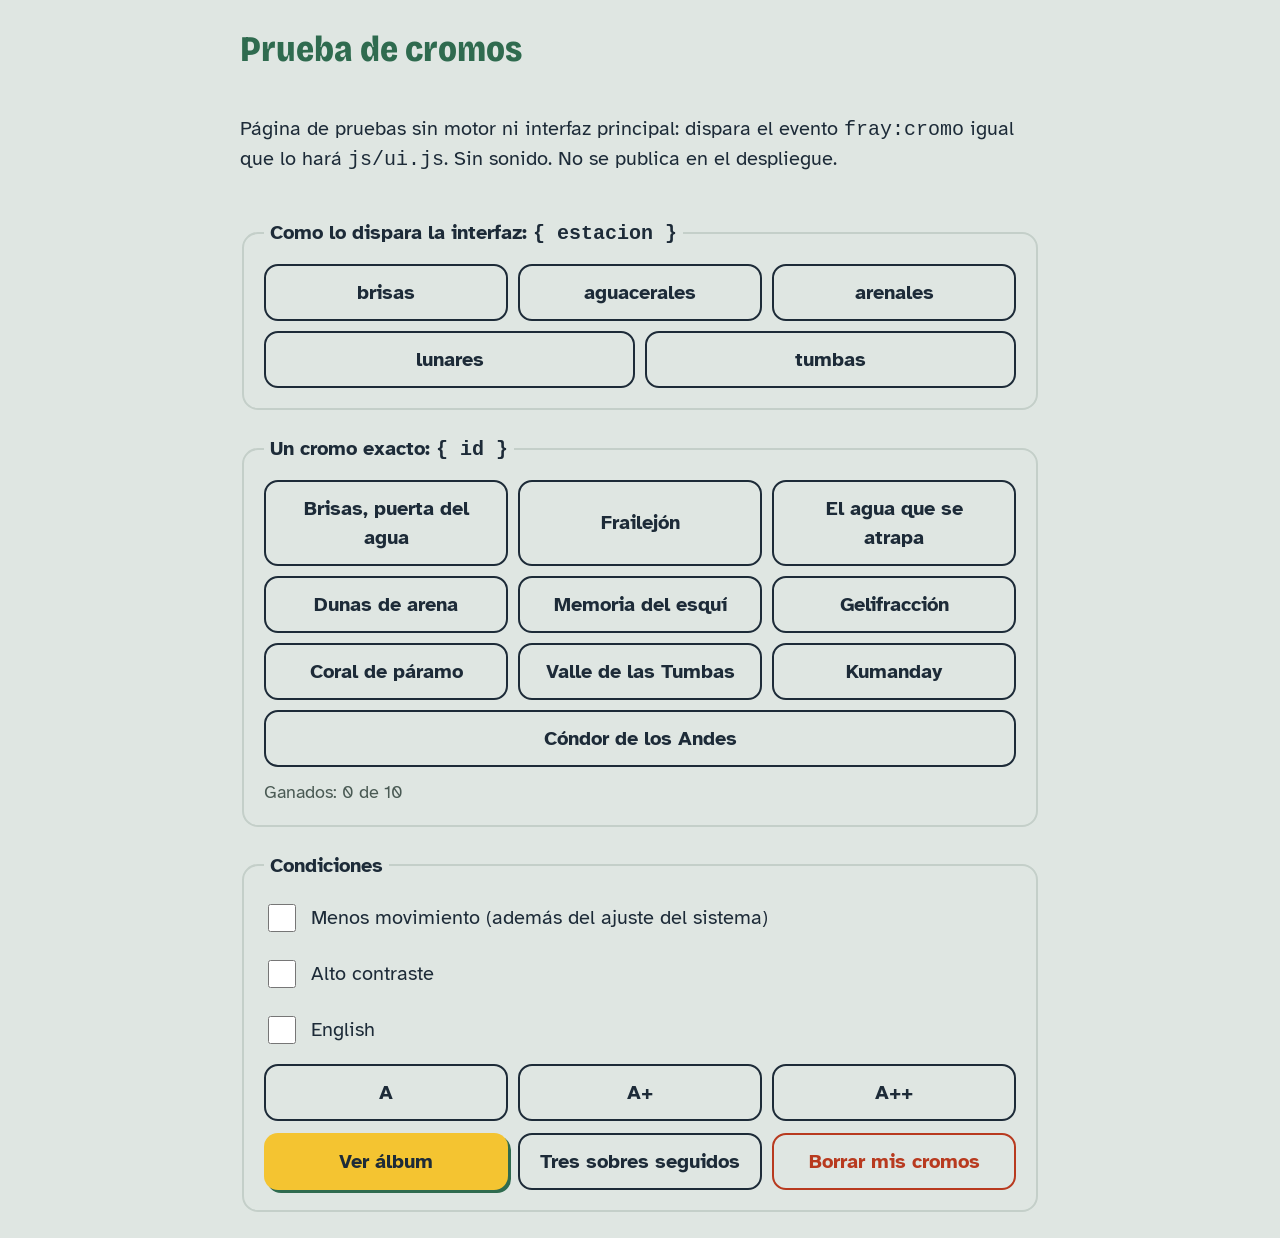
==== cromos.html @ ab362d0e "feat: renovar los sobres de cromos" ====
<!doctype html>
<html lang="es">
<head>
  <meta charset="utf-8">
  <meta name="viewport" content="width=device-width, initial-scale=1, viewport-fit=cover">
  <title>Fray · prueba de cromos</title>
  <meta name="robots" content="noindex">
  <link rel="icon" href="icons/icon-192.png">
  <link rel="stylesheet" href="styles.css">
  <style>
    main { width: min(100% - 2rem, 40rem); margin: 1.5rem auto; display: grid; gap: 1.2rem; }
    h1 { font: 800 1.8rem/1.1 var(--display); font-stretch: 85%; color: var(--verde); margin: 0; }
    fieldset { border: 2px solid var(--linea); border-radius: var(--radio); padding: .8rem 1rem 1rem; display: grid; gap: .6rem; }
    legend { font-weight: 700; padding: 0 .3rem; }
    .fila { display: flex; flex-wrap: wrap; gap: .5rem; }
    .fila .btn { flex: 1 1 10rem; }
    .gano { margin: 0; font-size: .9rem; color: var(--gris); }
    label { display: flex; gap: .6rem; align-items: center; min-height: 44px; }
    input[type="checkbox"] { width: 1.4rem; height: 1.4rem; }
  </style>
</head>
<body>
  <main>
    <h1>Prueba de cromos</h1>
    <p>Página de pruebas sin motor ni interfaz principal: dispara el evento <code>fray:cromo</code> igual que lo hará
      <code>js/ui.js</code>. Sin sonido. No se publica en el despliegue.</p>

    <fieldset>
      <legend>Como lo dispara la interfaz: <code>{ estacion }</code></legend>
      <div class="fila" id="por-estacion"></div>
    </fieldset>

    <fieldset>
      <legend>Un cromo exacto: <code>{ id }</code></legend>
      <div class="fila" id="por-id"></div>
      <p class="gano" id="gano" aria-live="polite"></p>
    </fieldset>

    <fieldset>
      <legend>Condiciones</legend>
      <label><input type="checkbox" id="quieto"> Menos movimiento (además del ajuste del sistema)</label>
      <label><input type="checkbox" id="contraste"> Alto contraste</label>
      <label><input type="checkbox" id="ingles"> English</label>
      <div class="fila" id="letra">
        <button class="btn btn-linea" type="button" data-letra="1">A</button>
        <button class="btn btn-linea" type="button" data-letra="2">A+</button>
        <button class="btn btn-linea" type="button" data-letra="3">A++</button>
      </div>
      <div class="fila">
        <button class="btn btn-flor" type="button" id="ver-album">Ver álbum</button>
        <button class="btn btn-linea" type="button" id="tres">Tres sobres seguidos</button>
        <button class="btn btn-peligro" type="button" id="olvidar">Borrar mis cromos</button>
      </div>
    </fieldset>
  </main>

  <script type="module">
    import { ganados, olvidar } from './js/cromos.js';
    const raiz = document.documentElement;
    const disparar = (detail) => document.dispatchEvent(new CustomEvent('fray:cromo', { detail }));
    const r = await fetch('contenido/cromos.json');
    const { cromos } = await r.json();
    const estaciones = [...new Set(cromos.map((c) => c.estacion).filter(Boolean))];
    const boton = (texto, fn) => { const b = document.createElement('button'); b.type = 'button'; b.className = 'btn btn-linea'; b.textContent = texto; b.onclick = fn; return b; };
    for (const e of estaciones) document.getElementById('por-estacion').append(boton(e, () => disparar({ estacion: e })));
    for (const c of cromos) document.getElementById('por-id').append(boton(c.nombre, () => disparar({ id: c.id })));
    const pintar = () => { document.getElementById('gano').textContent = `Ganados: ${ganados().length} de ${cromos.length}`; };
    pintar();
    document.addEventListener('fray:cromo-pegado', pintar);
    document.getElementById('ver-album').onclick = () => document.dispatchEvent(new CustomEvent('fray:album'));
    document.getElementById('olvidar').onclick = () => { olvidar(); pintar(); };
    document.getElementById('tres').onclick = () => ['brisas-agua', 'aguacerales-frailejon', 'condor'].forEach((id) => disparar({ id }));
    document.getElementById('quieto').onchange = (e) => { if (e.target.checked) raiz.dataset.movimiento = 'reducido'; else delete raiz.dataset.movimiento; };
    document.getElementById('contraste').onchange = (e) => { if (e.target.checked) raiz.dataset.contraste = 'alto'; else delete raiz.dataset.contraste; };
    document.getElementById('ingles').onchange = (e) => { raiz.lang = e.target.checked ? 'en' : 'es'; };
    for (const b of document.querySelectorAll('#letra button')) b.onclick = () => { raiz.dataset.letra = b.dataset.letra; };
  </script>
</body>
</html>
---- styles.css ----
/* Fray · guía del páramo — identidad del Álbum del Páramo: risografía a dos tintas (verde frailejón + amarillo flor).
   Pensado para sol fuerte, frío y guantes: letra grande, alto contraste, botones de al menos 56 px. */
@font-face { font-family: 'Bricolage Grotesque'; font-style: normal; font-display: swap; font-weight: 200 800; font-stretch: 75% 100%; src: url(fonts/bricolage-grotesque-latin-wdth-normal.woff2) format('woff2'); }
@font-face { font-family: 'Atkinson Hyperlegible'; font-weight: 400; font-display: swap; src: url(fonts/atkinson-hyperlegible-latin-400-normal.woff2) format('woff2'); }
@font-face { font-family: 'Atkinson Hyperlegible'; font-weight: 700; font-display: swap; src: url(fonts/atkinson-hyperlegible-latin-700-normal.woff2) format('woff2'); }

:root {
  --papel: #dfe6e2;      /* fondo: niebla fría */
  --hoja: #f4f7f5;       /* tarjetas */
  --linea: #c4cfc9;
  --tinta: #1d2b38;      /* texto: azul noche de páramo */
  --verde: #2f6b4f;      /* frailejón */
  --amarillo: #f4c431;   /* flor de frailejón */
  --sello: #b83a1f;      /* alertas (oscurecido para contraste AA sobre claro) */
  --sello-fondo: #fde7df;
  --laguna: #1f6f73;
  --gris: #4a5a54;
  --display: 'Bricolage Grotesque', 'Arial Narrow', system-ui, sans-serif;
  --texto: 'Atkinson Hyperlegible', system-ui, sans-serif;
  --radio: 16px;
  color-scheme: light;
  font-size: 125%;        /* 20 px de base: se lee al sol y a un brazo de distancia */
}
:root[data-letra="2"] { font-size: 145%; }
:root[data-letra="3"] { font-size: 170%; }

/* Alto contraste: fondo negro, texto blanco, acentos amarillos */
:root[data-contraste="alto"] {
  --papel: #000; --hoja: #000; --linea: #fff; --tinta: #fff; --verde: #ffe14d; --amarillo: #ffe14d;
  --sello: #ff8a6b; --sello-fondo: #000; --laguna: #7fe7ec; --gris: #fff;
  color-scheme: dark;
}
:root[data-contraste="alto"] .resp, :root[data-contraste="alto"] .estacion, :root[data-contraste="alto"] .chip { border: 2px solid #fff; }

* { box-sizing: border-box; }

html { -webkit-text-size-adjust: 100%; }
body {
  margin: 0; min-height: 100dvh; background: var(--papel); color: var(--tinta);
  font: 1rem/1.45 var(--texto); -webkit-tap-highlight-color: transparent;
  padding-bottom: env(safe-area-inset-bottom);
}
body[data-vista="chat"] { padding-bottom: calc(8rem + env(safe-area-inset-bottom)); }
h1, h2, h3 { font-family: var(--display); margin: 0; line-height: 1.05; }
button, input, textarea, select { font: inherit; color: inherit; }
button { cursor: pointer; }
a { color: var(--verde); }
:focus-visible { outline: 4px solid var(--amarillo); outline-offset: 3px; border-radius: 6px; }
[hidden] { display: none !important; }
.oculto { position: absolute; width: 1px; height: 1px; overflow: hidden; clip: rect(0 0 0 0); }
.vista { max-width: 640px; margin: 0 auto; padding: 0 16px 24px; }

/* ---------- Botones ---------- */
.btn {
  display: inline-flex; align-items: center; justify-content: center; gap: 10px;
  min-height: 56px; padding: 12px 20px; border-radius: 14px; border: 0; font-weight: 700; text-decoration: none;
  transition: transform .12s;
}
.btn:active { transform: scale(.97); }
.btn:disabled { opacity: .5; cursor: default; }
.btn svg, .ico svg { width: 1.3em; height: 1.3em; fill: currentColor; display: block; }
.btn-flor { background: var(--amarillo); color: #1d2b38; box-shadow: 3px 3px 0 var(--verde); }
.btn-verde { background: var(--verde); color: #fff; }
:root[data-contraste="alto"] .btn-verde { color: #000; }
.btn-linea { background: transparent; border: 2px solid currentColor; }
.btn-peligro { background: transparent; border: 2px solid var(--sello); color: var(--sello); }
.btn-grande { min-height: 64px; font-size: 1.1rem; }
.btn-ancho { width: 100%; }
.btn-mini { min-height: 44px; padding: 6px 14px; font-size: .85rem; }
.btn-icono { width: 56px; height: 56px; border-radius: 50%; border: 0; background: transparent; display: grid; place-items: center; }
.btn-icono svg { width: 30px; height: 30px; fill: currentColor; }
.acciones { display: flex; flex-wrap: wrap; gap: 10px; margin-top: 12px; }

/* ---------- Barra superior ---------- */
.barra {
  position: sticky; top: 0; z-index: 5; display: flex; align-items: center; gap: 4px;
  padding: calc(4px + env(safe-area-inset-top)) 8px 4px; background: var(--papel);
  border-bottom: 2px solid var(--linea);
}
.barra-titulo { flex: 1; margin: 0; font-family: var(--display); font-weight: 800; font-size: 1.05rem; padding-left: 8px; }
.insignia { font-size: .7rem; font-weight: 700; padding: 4px 10px; border-radius: 999px; border: 2px dashed var(--sello); color: var(--sello); }

/* ---------- Inicio ---------- */
.saludo { display: flex; gap: 14px; align-items: center; padding: 20px 0 12px; }
.fray { flex: 0 0 auto; filter: drop-shadow(2px 2px 0 rgba(29, 43, 56, .18)); }
.saludo h1 {
  font-size: clamp(1.8rem, 8vw, 2.5rem); font-weight: 800; font-stretch: 78%; color: var(--verde);
  text-shadow: 2px 1.5px 0 var(--amarillo); /* corrimiento de registro: la firma de la risografía */
}
:root[data-contraste="alto"] .saludo h1 { text-shadow: none; }
.sub { margin: 8px 0 0; color: var(--gris); font-size: .95rem; }
.estado { margin: 4px 0 14px; padding: 10px 14px; border-radius: 12px; background: var(--hoja); font-weight: 700; }
.titulo-seccion { font-size: 1.3rem; font-weight: 800; margin: 26px 0 12px; }
.estaciones { list-style: none; margin: 0; padding: 0; display: grid; gap: 12px; }
.estacion {
  display: flex; align-items: center; gap: 16px; min-height: 76px; padding: 12px 16px;
  background: var(--hoja); color: var(--tinta); text-decoration: none; border-radius: var(--radio);
  box-shadow: 0 2px 0 var(--linea);
}
.estacion:active { transform: scale(.98); }
.estacion-num {
  flex: 0 0 auto; width: 52px; height: 52px; border-radius: 50%; display: grid; place-items: center;
  background: var(--amarillo); color: #1d2b38; font: 800 1.3rem var(--display); box-shadow: 2px 1.5px 0 var(--verde);
}
.estacion-txt { display: grid; }
.estacion-txt b { font-family: var(--display); font-size: 1.2rem; font-weight: 800; }
.estacion-txt small { color: var(--gris); font-size: .9rem; }
.nota-guia { margin: 22px 0 0; padding: 12px 16px; border-left: 6px solid var(--verde); background: var(--hoja); border-radius: 0 12px 12px 0; }
.pie { margin: 26px 0 0; text-align: center; font-size: .85rem; }

/* ---------- Escanear QR ---------- */
.camara { position: relative; border-radius: var(--radio); overflow: hidden; background: #000; aspect-ratio: 3 / 4; max-height: 60dvh; margin: 0 auto 14px; }
.camara video { width: 100%; height: 100%; object-fit: cover; display: block; }
.mira { position: absolute; inset: 18%; border: 5px solid var(--amarillo); border-radius: 18px; box-shadow: 0 0 0 999px rgba(0, 0, 0, .35); }
.mensaje { min-height: 1.5em; font-weight: 700; color: var(--sello); text-align: center; }

/* ---------- Chat ---------- */
.cab-estacion { display: flex; gap: 12px; align-items: center; padding: 16px 0 8px; }
.cab-estacion h1 { font-size: 1.8rem; font-weight: 800; font-stretch: 80%; color: var(--verde); }
.altitud { margin: 2px 0 0; color: var(--gris); font-weight: 700; }
.burbuja-fray { margin: 8px 0 14px; padding: 12px 16px; background: var(--hoja); border-radius: 4px var(--radio) var(--radio) var(--radio); font-weight: 700; }
.etiqueta-sug { margin: 0 0 8px; color: var(--gris); font-size: .9rem; }
.chips { display: flex; flex-wrap: wrap; gap: 10px; }
.chip {
  min-height: 52px; padding: 10px 16px; border-radius: 14px; border: 2px solid var(--verde);
  background: transparent; color: var(--tinta); text-align: left; font-weight: 700;
}
.chip:active { background: var(--amarillo); color: #1d2b38; }
.conversacion { display: grid; gap: 14px; margin-top: 18px; }
.burbuja-visitante {
  justify-self: end; max-width: 85%; margin: 0; padding: 10px 16px; border-radius: var(--radio) 4px var(--radio) var(--radio);
  background: var(--verde); color: #fff; font-weight: 700;
}
:root[data-contraste="alto"] .burbuja-visitante { color: #000; }

/* Avisos del día (firmados, llegan con el paquete) */
.avisos { display: grid; gap: 8px; margin: 4px 0 12px; }
.aviso { padding: 10px 14px; border-radius: 12px; background: var(--amarillo); color: #1d2b38; }
.aviso-texto { margin: 0; font-weight: 700; }
.aviso-pie { margin: 4px 0 0; font-size: .8rem; }

/* Tarjeta de respuesta */
.resp { padding: 16px; border-radius: var(--radio); background: var(--hoja); box-shadow: 0 2px 0 var(--linea); scroll-margin-top: 80px; }
.resp-texto { margin: 0; font-size: 1.1rem; line-height: 1.5; }
.resp-cargando .resp-texto { color: var(--gris); font-style: italic; }
.resp-cab { display: flex; align-items: center; gap: 10px; margin: 0 0 10px; font: 800 1.1rem var(--display); }
.resp-cab svg { width: 1.6em; height: 1.6em; fill: currentColor; flex: 0 0 auto; }
.resp-seguridad { background: var(--sello-fondo); border: 4px solid var(--sello); }
.cab-seguridad { color: var(--sello); font-size: 1.25rem; }
.resp-conflicto { border-left: 8px solid var(--amarillo); }
.cab-conflicto { color: var(--tinta); }
.resp-abstencion { border: 2px dashed var(--linea); }
.version { padding: 12px 0; border-top: 2px solid var(--linea); }
.version-titulo { margin: 0 0 6px; font-weight: 700; color: var(--gris); }
.etiqueta { display: inline-block; margin: 0 0 10px; padding: 4px 12px; border-radius: 999px; font-weight: 700; font-size: .85rem; }
.etiqueta-relato { background: var(--laguna); color: #fff; }
:root[data-contraste="alto"] .etiqueta-relato { color: #000; }
.nota { margin: 10px 0 0; color: var(--gris); }
.ampliado { margin-top: 12px; padding-top: 12px; border-top: 2px solid var(--linea); white-space: pre-line; }
.citas { display: flex; flex-wrap: wrap; gap: 8px; margin-top: 12px; }
.cita {
  display: inline-flex; align-items: center; gap: 6px; padding: 6px 12px; border-radius: 999px;
  background: var(--amarillo); color: #1d2b38; font-weight: 700; font-size: .85rem;
}
.cita svg { width: 1.1em; height: 1.1em; fill: currentColor; }
.marca-ia { margin: 6px 0 0; font-size: .75rem; color: var(--gris); letter-spacing: .02em; }
.marca-ia::before { content: '✓ '; }

/* Caja de pregunta fija abajo */
.caja-pregunta {
  position: fixed; left: 0; right: 0; bottom: 0; z-index: 6; display: flex; gap: 10px; align-items: stretch;
  padding: 10px 12px calc(10px + env(safe-area-inset-bottom)); background: var(--papel); border-top: 2px solid var(--linea);
}
.caja-pregunta textarea {
  flex: 1; min-height: 64px; max-height: 30dvh; resize: none; padding: 12px 14px; border-radius: 14px;
  border: 3px solid var(--verde); background: var(--hoja); font-size: 1.05rem;
}
.btn-enviar { flex: 0 0 auto; }
@media (max-width: 420px) { .btn-enviar span:last-child { display: none; } .btn-enviar { width: 64px; padding: 0; } }

/* ---------- Diálogos ---------- */
.dialogo { width: min(92vw, 480px); border: 0; border-radius: 20px; padding: 22px; background: var(--hoja); color: var(--tinta); }
.dialogo::backdrop { background: rgba(0, 0, 0, .5); }
.dialogo h2 { margin-bottom: 12px; }
.dialogo fieldset { border: 0; padding: 0; margin: 0 0 18px; }
.dialogo legend { font-weight: 700; margin-bottom: 8px; }
.segmentado { display: flex; gap: 8px; }
.segmentado button { flex: 1; min-height: 56px; border-radius: 12px; border: 2px solid var(--verde); background: transparent; font-weight: 700; }
.segmentado button[aria-pressed="true"] { background: var(--verde); color: #fff; }
:root[data-contraste="alto"] .segmentado button[aria-pressed="true"] { color: #000; }
.interruptor { display: flex; align-items: center; gap: 12px; min-height: 56px; margin-bottom: 18px; font-weight: 700; }
.interruptor input { width: 32px; height: 32px; accent-color: var(--verde); }

/* =================================================================
   Panel del parque (panel.html): pantalla de trabajo del personal
   ================================================================= */
.panel { max-width: 1100px; margin: 0 auto; padding: 0 16px 40px; font-size: .9rem; }
.panel h1 { font-size: 1.6rem; color: var(--verde); margin: 18px 0 4px; }
.aviso-demo { margin: 6px 0 14px; padding: 8px 12px; border: 2px dashed var(--sello); border-radius: 10px; color: var(--sello); font-weight: 700; }
.pestanas { display: flex; flex-wrap: wrap; gap: 6px; margin: 14px 0; border-bottom: 2px solid var(--linea); }
.pestanas button { min-height: 48px; padding: 8px 14px; border: 0; background: transparent; font-weight: 700; border-bottom: 4px solid transparent; }
.pestanas button[aria-selected="true"] { border-bottom-color: var(--amarillo); color: var(--verde); }
.filtros { display: flex; flex-wrap: wrap; gap: 8px; margin-bottom: 12px; }
.filtros input, .filtros select, .campo input, .campo select, .campo textarea {
  min-height: 48px; padding: 8px 12px; border: 2px solid var(--linea); border-radius: 10px; background: var(--hoja);
}
.filtros input[type="search"] { flex: 1 1 220px; }
.tabla { width: 100%; border-collapse: collapse; background: var(--hoja); border-radius: 12px; overflow: hidden; }
.tabla th, .tabla td { padding: 10px; text-align: left; border-bottom: 1px solid var(--linea); vertical-align: top; }
.tabla th { font-family: var(--display); }
.tabla tr.fila { cursor: pointer; }
.tabla tr.fila:hover { background: var(--papel); }
.badge { display: inline-block; padding: 2px 10px; border-radius: 999px; font-size: .75rem; font-weight: 700; border: 2px solid currentColor; margin: 1px 2px; }
.badge-validado { color: var(--verde); }
.badge-borrador { color: var(--gris); border-style: dashed; }
.badge-bloqueada { color: var(--sello); }
.form-ficha { display: grid; gap: 12px; background: var(--hoja); padding: 16px; border-radius: 14px; }
.campo { display: grid; gap: 4px; }
.campo > span { font-weight: 700; }
.campo small { color: var(--gris); }
.campo textarea { min-height: 120px; resize: vertical; }
.fila-campos { display: grid; grid-template-columns: repeat(auto-fit, minmax(160px, 1fr)); gap: 12px; }
.cita-fila { display: flex; gap: 8px; align-items: center; margin-bottom: 6px; }
.cita-fila select, .cita-fila input { min-height: 44px; }
.cita-fila input { width: 90px; }
.error { color: var(--sello); font-weight: 700; }
.ok { color: var(--verde); font-weight: 700; }
.toast {
  position: fixed; left: 50%; bottom: 20px; transform: translateX(-50%); z-index: 20; max-width: 92vw;
  padding: 14px 20px; border-radius: 14px; background: var(--verde); color: #fff; font-weight: 700; box-shadow: 0 6px 20px rgba(0,0,0,.25);
}
.tarjeta-qr { display: inline-grid; justify-items: center; gap: 8px; padding: 24px; border: 3px solid var(--tinta); border-radius: 18px; background: #fff; color: #1d2b38; text-align: center; }
.tarjeta-qr h2 { font-size: 2rem; color: #2f6b4f; }
.tarjeta-qr img { width: 260px; height: 260px; image-rendering: pixelated; }
.login { max-width: 420px; margin: 12vh auto; display: grid; gap: 14px; text-align: center; }
.login input { min-height: 64px; font-size: 1.6rem; text-align: center; letter-spacing: .3em; border-radius: 14px; border: 3px solid var(--verde); background: var(--hoja); }

/* Panel en el celular: las tablas pasan a tarjetas (sin scroll horizontal) */
@media (max-width: 640px) {
  .tabla thead { display: none; }
  .tabla, .tabla tbody, .tabla tr, .tabla td { display: block; width: 100%; }
  .tabla tr { border-bottom: 2px solid var(--linea); padding: 6px 0; }
  .tabla td { border: 0; padding: 3px 10px; overflow-wrap: anywhere; }
  .pestanas { flex-wrap: nowrap; overflow-x: auto; }
  .pestanas button { white-space: nowrap; }
  .cita-fila { flex-wrap: wrap; }
  .tarjeta-qr img { width: 220px; height: 220px; }
}

@media print {
  body * { visibility: hidden; }
  .imprimible, .imprimible * { visibility: visible; }
  .imprimible { position: absolute; left: 0; top: 0; }
}

/* Vigencia del contenido (contrato §7) */
.vigencia { margin: 0 0 10px; font-size: .85rem; text-align: center; opacity: .8; }
.vigencia.vigencia-pronto { opacity: 1; padding: 10px 14px; border-radius: 12px; background: var(--hoja); font-weight: 700; border-left: 6px solid var(--sello); text-align: left; }
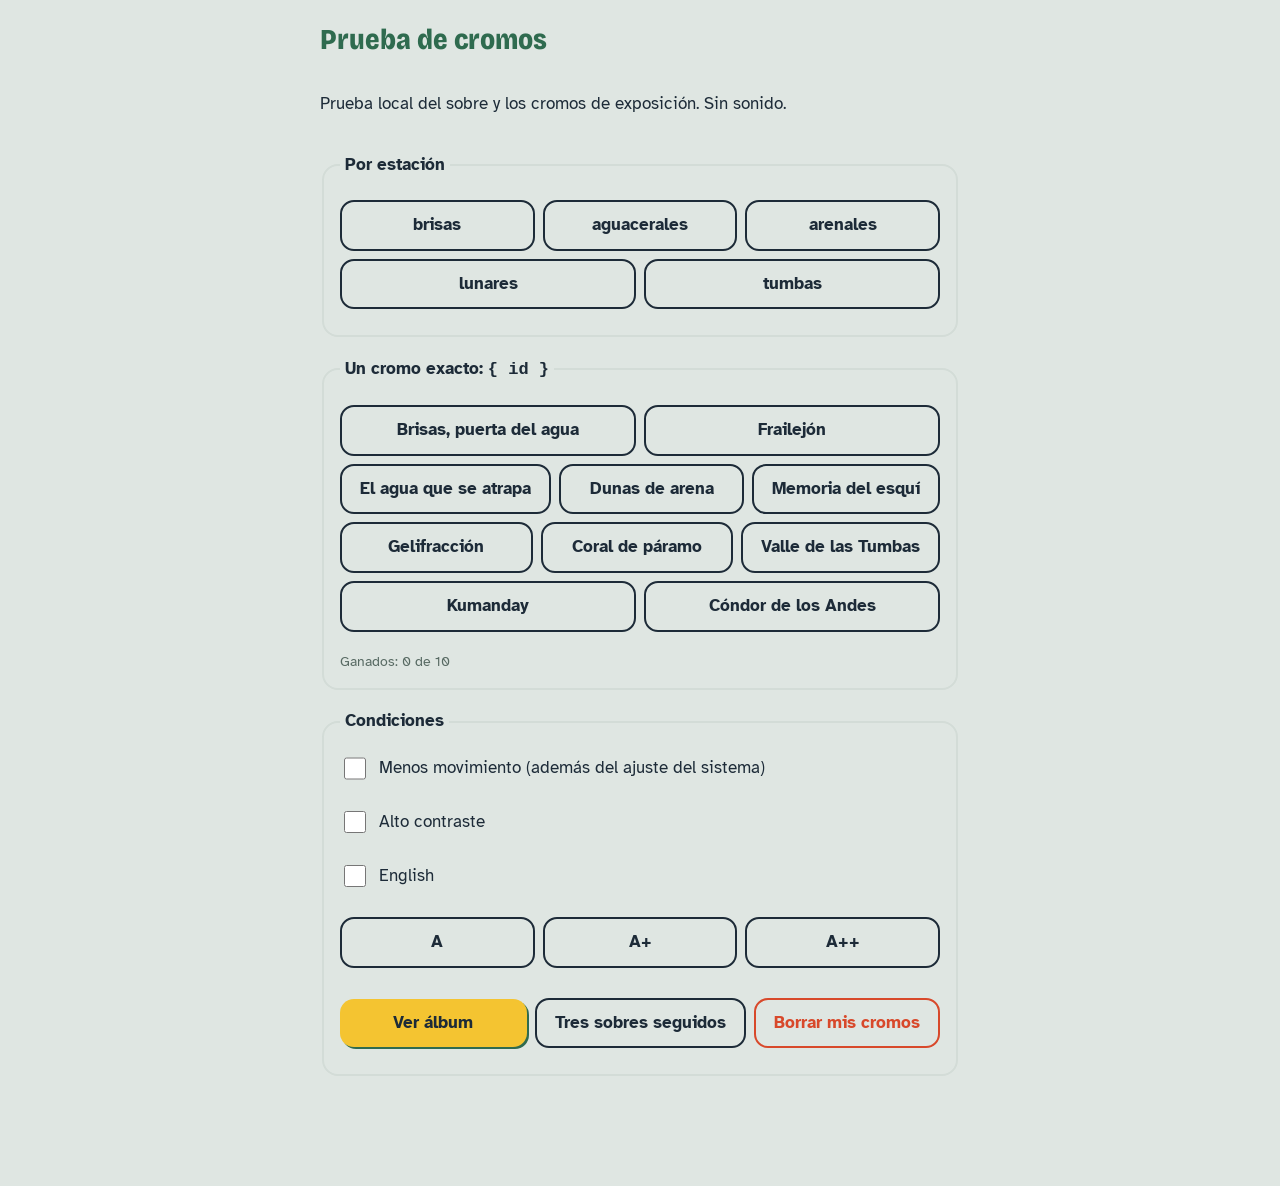
==== commit fb40b20f: "merge: conservar el álbum y la demo" ====
--- a/cromos.html
+++ b/cromos.html
@@ -8,6 +8,7 @@
   <link rel="icon" href="icons/icon-192.png">
   <link rel="stylesheet" href="styles.css">
   <style>
+    :root { --hoja: var(--papel-2); --linea: var(--papel-3); --radio: 16px; }
     main { width: min(100% - 2rem, 40rem); margin: 1.5rem auto; display: grid; gap: 1.2rem; }
     h1 { font: 800 1.8rem/1.1 var(--display); font-stretch: 85%; color: var(--verde); margin: 0; }
     fieldset { border: 2px solid var(--linea); border-radius: var(--radio); padding: .8rem 1rem 1rem; display: grid; gap: .6rem; }
@@ -22,11 +23,10 @@
 <body>
   <main>
     <h1>Prueba de cromos</h1>
-    <p>Página de pruebas sin motor ni interfaz principal: dispara el evento <code>fray:cromo</code> igual que lo hará
-      <code>js/ui.js</code>. Sin sonido. No se publica en el despliegue.</p>
+    <p>Prueba local del sobre y los cromos de exposición. Sin sonido.</p>
 
     <fieldset>
-      <legend>Como lo dispara la interfaz: <code>{ estacion }</code></legend>
+      <legend>Por estación</legend>
       <div class="fila" id="por-estacion"></div>
     </fieldset>
 
@@ -55,9 +55,17 @@
   </main>
 
   <script type="module">
-    import { ganados, olvidar } from './js/cromos.js';
+    import { ganados, olvidar } from './js/cromos-demo.js';
+    import { asegurarVigencia } from './js/vigencia.js';
+    import { cargarPaquete } from './js/ui-paquete.js';
     const raiz = document.documentElement;
     const disparar = (detail) => document.dispatchEvent(new CustomEvent('fray:cromo', { detail }));
+    await asegurarVigencia();
+    await cargarPaquete();
+    if (!(await asegurarVigencia()).vigente) {
+      document.querySelector('main').replaceChildren(document.createTextNode('El contenido del parque venció.'));
+      throw new Error('Contenido del parque vencido');
+    }
     const r = await fetch('contenido/cromos.json');
     const { cromos } = await r.json();
     const estaciones = [...new Set(cromos.map((c) => c.estacion).filter(Boolean))];
--- a/styles.css
+++ b/styles.css
@@ -1,258 +1,759 @@
-/* Fray · guía del páramo — identidad del Álbum del Páramo: risografía a dos tintas (verde frailejón + amarillo flor).
-   Pensado para sol fuerte, frío y guantes: letra grande, alto contraste, botones de al menos 56 px. */
-@font-face { font-family: 'Bricolage Grotesque'; font-style: normal; font-display: swap; font-weight: 200 800; font-stretch: 75% 100%; src: url(fonts/bricolage-grotesque-latin-wdth-normal.woff2) format('woff2'); }
+/* Álbum del Páramo — estilo risografía a dos tintas (verde frailejón + amarillo flor de frailejón) */
+@font-face { font-family: 'Bricolage Grotesque'; font-style: normal; font-display: swap; font-weight: 200 800; font-stretch: 75% 100%; src: url(fonts/bricolage-grotesque-latin-wdth-normal.woff2) format('woff2-variations'), url(fonts/bricolage-grotesque-latin-wdth-normal.woff2) format('woff2'); }
 @font-face { font-family: 'Atkinson Hyperlegible'; font-weight: 400; font-display: swap; src: url(fonts/atkinson-hyperlegible-latin-400-normal.woff2) format('woff2'); }
 @font-face { font-family: 'Atkinson Hyperlegible'; font-weight: 700; font-display: swap; src: url(fonts/atkinson-hyperlegible-latin-700-normal.woff2) format('woff2'); }
 
 :root {
-  --papel: #dfe6e2;      /* fondo: niebla fría */
-  --hoja: #f4f7f5;       /* tarjetas */
-  --linea: #c4cfc9;
+  --papel: #dfe6e2;      /* mesa / fondo del álbum: niebla fría */
+  --papel-2: #eef2ef;    /* hoja del álbum y cromos */
+  --papel-3: #d3dcd7;
   --tinta: #1d2b38;      /* texto: azul noche de páramo */
-  --verde: #2f6b4f;      /* frailejón */
-  --amarillo: #f4c431;   /* flor de frailejón */
-  --sello: #b83a1f;      /* alertas (oscurecido para contraste AA sobre claro) */
-  --sello-fondo: #fde7df;
-  --laguna: #1f6f73;
-  --gris: #4a5a54;
+  --verde: #2f6b4f;      /* tinta 1: frailejón */
+  --amarillo: #f4c431;   /* tinta 2: flor de frailejón */
+  --sello: #d8492b;      /* sellos y alertas */
+  --laguna: #6cbfc2;     /* GPS y "tú" */
+  --gris: #586a63;
+  --campo: #16212c;      /* vistas de campo (Lente, mapa): oscuras para el sol y la batería */
+  --campo-2: #1e2d3b;
+  --campo-3: #2c3f50;
+  --niebla: #e6ece8;
+  --mezcla: multiply;
+  --sombra-hoja: 0 1px 0 var(--papel-3), 0 2px 0 var(--papel-2), 0 3px 0 var(--papel-3), 0 4px 0 var(--papel-2), 0 12px 28px rgba(29, 43, 56, .16);
+  --muelle-alto: 86px;
+  --cap-sendero: var(--amarillo); --cap-flora: var(--verde); --cap-fauna: var(--laguna); --cap-historias: #b73b20; /* 5,7:1 con texto blanco (el rojo del sello daba 4,3:1) */
   --display: 'Bricolage Grotesque', 'Arial Narrow', system-ui, sans-serif;
   --texto: 'Atkinson Hyperlegible', system-ui, sans-serif;
-  --radio: 16px;
   color-scheme: light;
-  font-size: 125%;        /* 20 px de base: se lee al sol y a un brazo de distancia */
-}
-:root[data-letra="2"] { font-size: 145%; }
-:root[data-letra="3"] { font-size: 170%; }
-
-/* Alto contraste: fondo negro, texto blanco, acentos amarillos */
-:root[data-contraste="alto"] {
-  --papel: #000; --hoja: #000; --linea: #fff; --tinta: #fff; --verde: #ffe14d; --amarillo: #ffe14d;
-  --sello: #ff8a6b; --sello-fondo: #000; --laguna: #7fe7ec; --gris: #fff;
+}
+:root[data-tema="noche"] {
+  --papel: #121b24; --papel-2: #1b2834; --papel-3: #0f171f;
+  --tinta: #e6ece8; --verde: #84b896; --gris: #9fb1aa;
+  --mezcla: normal;
+  --sombra-hoja: 0 1px 0 #24343f, 0 3px 0 #1b2834, 0 4px 0 #24343f, 0 12px 28px rgba(0, 0, 0, .4);
   color-scheme: dark;
 }
-:root[data-contraste="alto"] .resp, :root[data-contraste="alto"] .estacion, :root[data-contraste="alto"] .chip { border: 2px solid #fff; }
 
 * { box-sizing: border-box; }
-
 html { -webkit-text-size-adjust: 100%; }
 body {
   margin: 0; min-height: 100dvh; background: var(--papel); color: var(--tinta);
-  font: 1rem/1.45 var(--texto); -webkit-tap-highlight-color: transparent;
-  padding-bottom: env(safe-area-inset-bottom);
-}
-body[data-vista="chat"] { padding-bottom: calc(8rem + env(safe-area-inset-bottom)); }
-h1, h2, h3 { font-family: var(--display); margin: 0; line-height: 1.05; }
-button, input, textarea, select { font: inherit; color: inherit; }
-button { cursor: pointer; }
-a { color: var(--verde); }
-:focus-visible { outline: 4px solid var(--amarillo); outline-offset: 3px; border-radius: 6px; }
+  font: 1.0625rem/1.45 var(--texto); -webkit-tap-highlight-color: transparent;
+  padding: env(safe-area-inset-top) 0 calc(var(--muelle-alto) + env(safe-area-inset-bottom));
+  overscroll-behavior-y: none;
+}
+body[data-vista="lente"], body[data-vista="mapa"], body[data-vista="equipo"], body[data-vista="guia"] { background: var(--campo); color: var(--niebla); }
+h1, h2, h3 { font-family: var(--display); margin: 0; line-height: 1.02; }
+button { font: inherit; color: inherit; cursor: pointer; }
+:focus-visible { outline: 3px solid var(--amarillo); outline-offset: 3px; border-radius: 6px; }
 [hidden] { display: none !important; }
-.oculto { position: absolute; width: 1px; height: 1px; overflow: hidden; clip: rect(0 0 0 0); }
-.vista { max-width: 640px; margin: 0 auto; padding: 0 16px 24px; }
+.vista { max-width: 560px; margin: 0 auto; padding: 0 16px 20px; }
+
+/* Grano de impresión sobre el papel (estático, liviano) */
+.vista-papel::before {
+  content: ''; position: fixed; inset: 0; pointer-events: none; z-index: 0; opacity: .5;
+  background-image: url("data:image/svg+xml,%3Csvg xmlns='http://www.w3.org/2000/svg' width='160' height='160'%3E%3Cfilter id='n'%3E%3CfeTurbulence type='fractalNoise' baseFrequency='.9' numOctaves='2' stitchTiles='stitch'/%3E%3CfeColorMatrix values='0 0 0 0 .11 0 0 0 0 .17 0 0 0 0 .22 0 0 0 .08 0'/%3E%3C/filter%3E%3Crect width='160' height='160' filter='url(%23n)'/%3E%3C/svg%3E");
+}
+.vista-papel > * { position: relative; z-index: 1; }
 
 /* ---------- Botones ---------- */
-.btn {
-  display: inline-flex; align-items: center; justify-content: center; gap: 10px;
-  min-height: 56px; padding: 12px 20px; border-radius: 14px; border: 0; font-weight: 700; text-decoration: none;
-  transition: transform .12s;
-}
+.btn { display: inline-flex; align-items: center; justify-content: center; gap: 8px; min-height: 48px; padding: 11px 18px; border-radius: 14px; border: 0; font-weight: 700; white-space: nowrap; transition: transform .12s, background-color .2s; }
 .btn:active { transform: scale(.97); }
 .btn:disabled { opacity: .5; cursor: default; }
-.btn svg, .ico svg { width: 1.3em; height: 1.3em; fill: currentColor; display: block; }
-.btn-flor { background: var(--amarillo); color: #1d2b38; box-shadow: 3px 3px 0 var(--verde); }
-.btn-verde { background: var(--verde); color: #fff; }
-:root[data-contraste="alto"] .btn-verde { color: #000; }
+.btn-flor { background: var(--amarillo); color: #1d2b38; box-shadow: 2px 2px 0 var(--verde); }
 .btn-linea { background: transparent; border: 2px solid currentColor; }
+.btn-claro { background: rgba(230, 236, 232, .92); color: #1d2b38; }
 .btn-peligro { background: transparent; border: 2px solid var(--sello); color: var(--sello); }
-.btn-grande { min-height: 64px; font-size: 1.1rem; }
+.btn-mini { min-height: 38px; padding: 6px 12px; border-radius: 10px; font-size: .9rem; }
 .btn-ancho { width: 100%; }
-.btn-mini { min-height: 44px; padding: 6px 14px; font-size: .85rem; }
-.btn-icono { width: 56px; height: 56px; border-radius: 50%; border: 0; background: transparent; display: grid; place-items: center; }
-.btn-icono svg { width: 30px; height: 30px; fill: currentColor; }
-.acciones { display: flex; flex-wrap: wrap; gap: 10px; margin-top: 12px; }
-
-/* ---------- Barra superior ---------- */
-.barra {
-  position: sticky; top: 0; z-index: 5; display: flex; align-items: center; gap: 4px;
-  padding: calc(4px + env(safe-area-inset-top)) 8px 4px; background: var(--papel);
-  border-bottom: 2px solid var(--linea);
-}
-.barra-titulo { flex: 1; margin: 0; font-family: var(--display); font-weight: 800; font-size: 1.05rem; padding-left: 8px; }
-.insignia { font-size: .7rem; font-weight: 700; padding: 4px 10px; border-radius: 999px; border: 2px dashed var(--sello); color: var(--sello); }
-
-/* ---------- Inicio ---------- */
-.saludo { display: flex; gap: 14px; align-items: center; padding: 20px 0 12px; }
-.fray { flex: 0 0 auto; filter: drop-shadow(2px 2px 0 rgba(29, 43, 56, .18)); }
-.saludo h1 {
-  font-size: clamp(1.8rem, 8vw, 2.5rem); font-weight: 800; font-stretch: 78%; color: var(--verde);
+.btn-cuadro { width: 48px; padding: 0; flex: 0 0 auto; }
+.btn-cuadro svg { width: 24px; height: 24px; fill: currentColor; }
+.btn-cuadro .onda { fill: none; stroke: currentColor; stroke-width: 2; stroke-linecap: round; }
+.btn-grande { min-height: 56px; font-size: 1.08rem; }
+.btn-icono { width: 44px; height: 44px; border-radius: 50%; border: 0; background: transparent; display: grid; place-items: center; }
+.btn-icono svg { width: 22px; height: 22px; fill: currentColor; }
+.link { background: none; border: 0; padding: 8px 0; text-decoration: underline; text-underline-offset: 3px; color: inherit; }
+.acciones { display: flex; flex-wrap: wrap; gap: 10px; }
+
+/* ---------- Cabezote del álbum ---------- */
+.cabezote { display: grid; grid-template-columns: 1fr auto; align-items: end; gap: 6px; padding: 16px 0 10px; }
+.cabezote h1 {
+  font-size: clamp(2rem, 9vw, 2.6rem); font-weight: 800; font-stretch: 75%; letter-spacing: -.01em; color: var(--verde);
   text-shadow: 2px 1.5px 0 var(--amarillo); /* corrimiento de registro: la firma de la risografía */
 }
-:root[data-contraste="alto"] .saludo h1 { text-shadow: none; }
-.sub { margin: 8px 0 0; color: var(--gris); font-size: .95rem; }
-.estado { margin: 4px 0 14px; padding: 10px 14px; border-radius: 12px; background: var(--hoja); font-weight: 700; }
-.titulo-seccion { font-size: 1.3rem; font-weight: 800; margin: 26px 0 12px; }
-.estaciones { list-style: none; margin: 0; padding: 0; display: grid; gap: 12px; }
-.estacion {
-  display: flex; align-items: center; gap: 16px; min-height: 76px; padding: 12px 16px;
-  background: var(--hoja); color: var(--tinta); text-decoration: none; border-radius: var(--radio);
-  box-shadow: 0 2px 0 var(--linea);
-}
-.estacion:active { transform: scale(.98); }
-.estacion-num {
-  flex: 0 0 auto; width: 52px; height: 52px; border-radius: 50%; display: grid; place-items: center;
-  background: var(--amarillo); color: #1d2b38; font: 800 1.3rem var(--display); box-shadow: 2px 1.5px 0 var(--verde);
-}
-.estacion-txt { display: grid; }
-.estacion-txt b { font-family: var(--display); font-size: 1.2rem; font-weight: 800; }
-.estacion-txt small { color: var(--gris); font-size: .9rem; }
-.nota-guia { margin: 22px 0 0; padding: 12px 16px; border-left: 6px solid var(--verde); background: var(--hoja); border-radius: 0 12px 12px 0; }
-.pie { margin: 26px 0 0; text-align: center; font-size: .85rem; }
-
-/* ---------- Escanear QR ---------- */
-.camara { position: relative; border-radius: var(--radio); overflow: hidden; background: #000; aspect-ratio: 3 / 4; max-height: 60dvh; margin: 0 auto 14px; }
-.camara video { width: 100%; height: 100%; object-fit: cover; display: block; }
-.mira { position: absolute; inset: 18%; border: 5px solid var(--amarillo); border-radius: 18px; box-shadow: 0 0 0 999px rgba(0, 0, 0, .35); }
-.mensaje { min-height: 1.5em; font-weight: 700; color: var(--sello); text-align: center; }
-
-/* ---------- Chat ---------- */
-.cab-estacion { display: flex; gap: 12px; align-items: center; padding: 16px 0 8px; }
-.cab-estacion h1 { font-size: 1.8rem; font-weight: 800; font-stretch: 80%; color: var(--verde); }
-.altitud { margin: 2px 0 0; color: var(--gris); font-weight: 700; }
-.burbuja-fray { margin: 8px 0 14px; padding: 12px 16px; background: var(--hoja); border-radius: 4px var(--radio) var(--radio) var(--radio); font-weight: 700; }
-.etiqueta-sug { margin: 0 0 8px; color: var(--gris); font-size: .9rem; }
-.chips { display: flex; flex-wrap: wrap; gap: 10px; }
-.chip {
-  min-height: 52px; padding: 10px 16px; border-radius: 14px; border: 2px solid var(--verde);
-  background: transparent; color: var(--tinta); text-align: left; font-weight: 700;
-}
-.chip:active { background: var(--amarillo); color: #1d2b38; }
-.conversacion { display: grid; gap: 14px; margin-top: 18px; }
-.burbuja-visitante {
-  justify-self: end; max-width: 85%; margin: 0; padding: 10px 16px; border-radius: var(--radio) 4px var(--radio) var(--radio);
-  background: var(--verde); color: #fff; font-weight: 700;
-}
-:root[data-contraste="alto"] .burbuja-visitante { color: #000; }
-
-/* Avisos del día (firmados, llegan con el paquete) */
-.avisos { display: grid; gap: 8px; margin: 4px 0 12px; }
-.aviso { padding: 10px 14px; border-radius: 12px; background: var(--amarillo); color: #1d2b38; }
-.aviso-texto { margin: 0; font-weight: 700; }
-.aviso-pie { margin: 4px 0 0; font-size: .8rem; }
-
-/* Tarjeta de respuesta */
-.resp { padding: 16px; border-radius: var(--radio); background: var(--hoja); box-shadow: 0 2px 0 var(--linea); scroll-margin-top: 80px; }
-.resp-texto { margin: 0; font-size: 1.1rem; line-height: 1.5; }
-.resp-cargando .resp-texto { color: var(--gris); font-style: italic; }
-.resp-cab { display: flex; align-items: center; gap: 10px; margin: 0 0 10px; font: 800 1.1rem var(--display); }
-.resp-cab svg { width: 1.6em; height: 1.6em; fill: currentColor; flex: 0 0 auto; }
-.resp-seguridad { background: var(--sello-fondo); border: 4px solid var(--sello); }
-.cab-seguridad { color: var(--sello); font-size: 1.25rem; }
-.resp-conflicto { border-left: 8px solid var(--amarillo); }
-.cab-conflicto { color: var(--tinta); }
-.resp-abstencion { border: 2px dashed var(--linea); }
-.version { padding: 12px 0; border-top: 2px solid var(--linea); }
-.version-titulo { margin: 0 0 6px; font-weight: 700; color: var(--gris); }
-.etiqueta { display: inline-block; margin: 0 0 10px; padding: 4px 12px; border-radius: 999px; font-weight: 700; font-size: .85rem; }
-.etiqueta-relato { background: var(--laguna); color: #fff; }
-:root[data-contraste="alto"] .etiqueta-relato { color: #000; }
-.nota { margin: 10px 0 0; color: var(--gris); }
-.ampliado { margin-top: 12px; padding-top: 12px; border-top: 2px solid var(--linea); white-space: pre-line; }
-.citas { display: flex; flex-wrap: wrap; gap: 8px; margin-top: 12px; }
-.cita {
-  display: inline-flex; align-items: center; gap: 6px; padding: 6px 12px; border-radius: 999px;
-  background: var(--amarillo); color: #1d2b38; font-weight: 700; font-size: .85rem;
-}
-.cita svg { width: 1.1em; height: 1.1em; fill: currentColor; }
-.marca-ia { margin: 6px 0 0; font-size: .75rem; color: var(--gris); letter-spacing: .02em; }
-.marca-ia::before { content: '✓ '; }
-
-/* Caja de pregunta fija abajo */
-.caja-pregunta {
-  position: fixed; left: 0; right: 0; bottom: 0; z-index: 6; display: flex; gap: 10px; align-items: stretch;
-  padding: 10px 12px calc(10px + env(safe-area-inset-bottom)); background: var(--papel); border-top: 2px solid var(--linea);
-}
-.caja-pregunta textarea {
-  flex: 1; min-height: 64px; max-height: 30dvh; resize: none; padding: 12px 14px; border-radius: 14px;
-  border: 3px solid var(--verde); background: var(--hoja); font-size: 1.05rem;
-}
-.btn-enviar { flex: 0 0 auto; }
-@media (max-width: 420px) { .btn-enviar span:last-child { display: none; } .btn-enviar { width: 64px; padding: 0; } }
-
-/* ---------- Diálogos ---------- */
-.dialogo { width: min(92vw, 480px); border: 0; border-radius: 20px; padding: 22px; background: var(--hoja); color: var(--tinta); }
-.dialogo::backdrop { background: rgba(0, 0, 0, .5); }
-.dialogo h2 { margin-bottom: 12px; }
-.dialogo fieldset { border: 0; padding: 0; margin: 0 0 18px; }
-.dialogo legend { font-weight: 700; margin-bottom: 8px; }
-.segmentado { display: flex; gap: 8px; }
-.segmentado button { flex: 1; min-height: 56px; border-radius: 12px; border: 2px solid var(--verde); background: transparent; font-weight: 700; }
-.segmentado button[aria-pressed="true"] { background: var(--verde); color: #fff; }
-:root[data-contraste="alto"] .segmentado button[aria-pressed="true"] { color: #000; }
-.interruptor { display: flex; align-items: center; gap: 12px; min-height: 56px; margin-bottom: 18px; font-weight: 700; }
-.interruptor input { width: 32px; height: 32px; accent-color: var(--verde); }
-
-/* =================================================================
-   Panel del parque (panel.html): pantalla de trabajo del personal
-   ================================================================= */
-.panel { max-width: 1100px; margin: 0 auto; padding: 0 16px 40px; font-size: .9rem; }
-.panel h1 { font-size: 1.6rem; color: var(--verde); margin: 18px 0 4px; }
-.aviso-demo { margin: 6px 0 14px; padding: 8px 12px; border: 2px dashed var(--sello); border-radius: 10px; color: var(--sello); font-weight: 700; }
-.pestanas { display: flex; flex-wrap: wrap; gap: 6px; margin: 14px 0; border-bottom: 2px solid var(--linea); }
-.pestanas button { min-height: 48px; padding: 8px 14px; border: 0; background: transparent; font-weight: 700; border-bottom: 4px solid transparent; }
-.pestanas button[aria-selected="true"] { border-bottom-color: var(--amarillo); color: var(--verde); }
-.filtros { display: flex; flex-wrap: wrap; gap: 8px; margin-bottom: 12px; }
-.filtros input, .filtros select, .campo input, .campo select, .campo textarea {
-  min-height: 48px; padding: 8px 12px; border: 2px solid var(--linea); border-radius: 10px; background: var(--hoja);
-}
-.filtros input[type="search"] { flex: 1 1 220px; }
-.tabla { width: 100%; border-collapse: collapse; background: var(--hoja); border-radius: 12px; overflow: hidden; }
-.tabla th, .tabla td { padding: 10px; text-align: left; border-bottom: 1px solid var(--linea); vertical-align: top; }
-.tabla th { font-family: var(--display); }
-.tabla tr.fila { cursor: pointer; }
-.tabla tr.fila:hover { background: var(--papel); }
-.badge { display: inline-block; padding: 2px 10px; border-radius: 999px; font-size: .75rem; font-weight: 700; border: 2px solid currentColor; margin: 1px 2px; }
-.badge-validado { color: var(--verde); }
-.badge-borrador { color: var(--gris); border-style: dashed; }
-.badge-bloqueada { color: var(--sello); }
-.form-ficha { display: grid; gap: 12px; background: var(--hoja); padding: 16px; border-radius: 14px; }
-.campo { display: grid; gap: 4px; }
-.campo > span { font-weight: 700; }
-.campo small { color: var(--gris); }
-.campo textarea { min-height: 120px; resize: vertical; }
-.fila-campos { display: grid; grid-template-columns: repeat(auto-fit, minmax(160px, 1fr)); gap: 12px; }
-.cita-fila { display: flex; gap: 8px; align-items: center; margin-bottom: 6px; }
-.cita-fila select, .cita-fila input { min-height: 44px; }
-.cita-fila input { width: 90px; }
-.error { color: var(--sello); font-weight: 700; }
-.ok { color: var(--verde); font-weight: 700; }
-.toast {
-  position: fixed; left: 50%; bottom: 20px; transform: translateX(-50%); z-index: 20; max-width: 92vw;
-  padding: 14px 20px; border-radius: 14px; background: var(--verde); color: #fff; font-weight: 700; box-shadow: 0 6px 20px rgba(0,0,0,.25);
-}
-.tarjeta-qr { display: inline-grid; justify-items: center; gap: 8px; padding: 24px; border: 3px solid var(--tinta); border-radius: 18px; background: #fff; color: #1d2b38; text-align: center; }
-.tarjeta-qr h2 { font-size: 2rem; color: #2f6b4f; }
-.tarjeta-qr img { width: 260px; height: 260px; image-rendering: pixelated; }
-.login { max-width: 420px; margin: 12vh auto; display: grid; gap: 14px; text-align: center; }
-.login input { min-height: 64px; font-size: 1.6rem; text-align: center; letter-spacing: .3em; border-radius: 14px; border: 3px solid var(--verde); background: var(--hoja); }
-
-/* Panel en el celular: las tablas pasan a tarjetas (sin scroll horizontal) */
-@media (max-width: 640px) {
-  .tabla thead { display: none; }
-  .tabla, .tabla tbody, .tabla tr, .tabla td { display: block; width: 100%; }
-  .tabla tr { border-bottom: 2px solid var(--linea); padding: 6px 0; }
-  .tabla td { border: 0; padding: 3px 10px; overflow-wrap: anywhere; }
-  .pestanas { flex-wrap: nowrap; overflow-x: auto; }
-  .pestanas button { white-space: nowrap; }
-  .cita-fila { flex-wrap: wrap; }
-  .tarjeta-qr img { width: 220px; height: 220px; }
-}
-
-@media print {
-  body * { visibility: hidden; }
-  .imprimible, .imprimible * { visibility: visible; }
-  .imprimible { position: absolute; left: 0; top: 0; }
-}
-
-/* Vigencia del contenido (contrato §7) */
-.vigencia { margin: 0 0 10px; font-size: .85rem; text-align: center; opacity: .8; }
-.vigencia.vigencia-pronto { opacity: 1; padding: 10px 14px; border-radius: 12px; background: var(--hoja); font-weight: 700; border-left: 6px solid var(--sello); text-align: left; }
+.dueno { margin: 4px 0 0; color: var(--gris); font-size: .95rem; }
+.contador { margin: 0 4px 2px 0; font-family: var(--display); font-stretch: 75%; font-weight: 800; line-height: .8; color: var(--tinta); display: flex; align-items: baseline; }
+.contador b { font-size: 2.8rem; color: var(--verde); text-shadow: 2px 1.5px 0 var(--amarillo); }
+.contador span { font-size: 1.25rem; opacity: .7; }
+.barra-progreso { height: 6px; border-radius: 6px; background: var(--papel-3); overflow: hidden; }
+.barra-progreso span { display: block; height: 100%; width: 0; background: repeating-linear-gradient(90deg, var(--verde) 0 10px, var(--amarillo) 10px 14px); transition: width .8s cubic-bezier(.2,.9,.3,1); }
+
+/* Sobres por abrir */
+.sobres-pendientes {
+  margin-top: 12px; width: 100%; display: flex; align-items: center; gap: 12px; padding: 10px 14px; border: 0; border-radius: 14px;
+  background: var(--verde); color: #fff; text-align: left; box-shadow: 3px 3px 0 var(--amarillo);
+  animation: llamar 4s ease-in-out infinite;
+}
+.sobres-pendientes #sobres-txt { flex: 1; font-weight: 700; }
+.sobres-abrir { background: var(--amarillo); color: #1d2b38; padding: 6px 12px; border-radius: 10px; font-weight: 700; }
+.sobres-pila { position: relative; width: 34px; height: 38px; flex: 0 0 auto; }
+.sobres-pila i { position: absolute; inset: 0; border-radius: 4px; background: repeating-linear-gradient(135deg, var(--amarillo) 0 5px, #e9b520 5px 9px); border: 2px solid #fff; }
+.sobres-pila i:nth-child(1) { transform: rotate(-12deg) translateX(-4px); }
+.sobres-pila i:nth-child(2) { transform: rotate(6deg) translateX(3px); }
+@keyframes llamar { 0%, 86%, 100% { transform: none; } 90% { transform: rotate(-1.2deg); } 94% { transform: rotate(1.2deg); } }
+
+.pista { margin: 12px 2px 14px; color: var(--gris); font-size: .95rem; display: flex; gap: 8px; align-items: baseline; }
+.pista.accion { cursor: pointer; text-decoration: underline; text-decoration-color: color-mix(in srgb, var(--gris) 40%, transparent); text-underline-offset: 3px; }
+.pista::before { content: ''; width: 9px; height: 9px; border-radius: 50%; background: var(--amarillo); box-shadow: 1.5px 1px 0 var(--verde); flex: 0 0 auto; transform: translateY(-1px); }
+
+/* ---------- Libro, páginas e índice ---------- */
+.libro { position: relative; padding-right: 32px; }
+.paginas { position: relative; z-index: 1; display: grid; }
+.paginas > .pagina { grid-area: 1 / 1; }
+.pagina {
+  background: var(--papel-2); border-radius: 4px 16px 16px 4px; padding: 16px 14px 12px 20px; box-shadow: var(--sombra-hoja);
+  transform-origin: left center; backface-visibility: hidden; will-change: transform;
+  background-image: linear-gradient(90deg, rgba(29, 43, 56, .10), transparent 14px);
+}
+.pagina.debajo { z-index: 0; }
+.pagina.girando { z-index: 2; }
+.pagina-cab { display: grid; grid-template-columns: auto 1fr auto; align-items: center; gap: 10px; margin-bottom: 14px; }
+.pagina-num { font-family: var(--display); font-weight: 800; font-stretch: 75%; font-size: 1.15rem; width: 44px; height: 44px; display: grid; place-items: center; border-radius: 50%; background: var(--cap, var(--amarillo)); color: #1d2b38; box-shadow: 2px 1.5px 0 var(--verde); }
+.pagina h2 { font-size: 1.55rem; font-weight: 800; font-stretch: 80%; }
+.pagina-cuenta { font-family: var(--display); font-weight: 700; font-stretch: 75%; color: var(--gris); font-size: 1.1rem; }
+.pagina-completa { margin: 12px 0 0; display: inline-block; padding: 4px 12px; border: 2px solid var(--sello); color: var(--sello); border-radius: 999px; font-weight: 700; transform: rotate(-2deg); }
+.pagina-pie { display: flex; justify-content: space-between; margin-top: 14px; font-size: .75rem; color: var(--gris); opacity: .8; }
+.cap-sendero { --cap: var(--cap-sendero); } .cap-flora { --cap: var(--cap-flora); } .cap-fauna { --cap: var(--cap-fauna); } .cap-historias { --cap: var(--cap-historias); }
+.cap-flora .pagina-num, .cap-historias .pagina-num { color: #fff; }
+
+.indice { position: absolute; z-index: 0; right: 0; top: 18px; display: flex; flex-direction: column; gap: 6px; }
+.pestana {
+  width: 46px; height: 62px; border: 0; border-radius: 0 12px 12px 0; padding: 0 0 0 12px;
+  background: var(--cap); color: #1d2b38; font-family: var(--display); font-weight: 800; font-stretch: 75%; font-size: 1rem;
+  box-shadow: 2px 2px 0 rgba(29, 43, 56, .25); transform: translateX(-6px); transition: transform .2s;
+  display: grid; place-items: center; position: relative;
+}
+.pestana.cap-flora, .pestana.cap-historias { color: #fff; }
+.pestana[aria-current="page"] { transform: translateX(2px); box-shadow: 3px 3px 0 rgba(29, 43, 56, .3); }
+.pestana.completo::after { content: ''; position: absolute; top: 6px; right: 6px; width: 8px; height: 8px; border-radius: 50%; background: #fff; box-shadow: 0 0 0 2px var(--cap); }
+
+/* ---------- Ranuras (espacios para pegar) ---------- */
+.ranuras { display: grid; grid-template-columns: repeat(3, 1fr); gap: 10px; }
+.ranura {
+  position: relative; aspect-ratio: 3 / 4; padding: 0; border-radius: 10px; border: 2px dashed color-mix(in srgb, var(--verde) 40%, transparent);
+  background: color-mix(in srgb, var(--papel) 55%, transparent); display: grid; place-items: center; overflow: visible; color: var(--verde);
+}
+.ranura .silueta { width: 74%; height: auto; }
+.silueta .ink-g { fill: var(--verde); opacity: .16; }
+.silueta .ink-g .l { fill: none; stroke: var(--verde); stroke-width: 3; }
+.ranura-num { position: absolute; top: 4px; left: 8px; font-family: var(--display); font-weight: 800; font-stretch: 75%; font-size: 1.5rem; color: color-mix(in srgb, var(--verde) 55%, transparent); }
+.ranura-como { position: absolute; bottom: 6px; left: 6px; right: 6px; font-size: .7rem; line-height: 1.15; color: var(--gris); text-align: center; }
+.ranura.bloqueada { opacity: .65; }
+.ranura.en-sobre { border-style: solid; border-color: var(--amarillo); animation: latido 1.6s ease-in-out infinite; }
+.ranura.en-sobre .ranura-como { color: var(--tinta); font-weight: 700; }
+@keyframes latido { 50% { box-shadow: 0 0 0 5px color-mix(in srgb, var(--amarillo) 40%, transparent); } }
+.ranura.llena { border: 0; background: transparent; }
+.ranura.llena .cromo { width: 100%; filter: drop-shadow(1px 2px 1.5px rgba(29, 43, 56, .25)); }
+.ranura.recien .cromo { animation: estampar .9s ease-out; }
+@keyframes estampar { 0% { filter: drop-shadow(0 0 0 var(--amarillo)) brightness(1.15); } 40% { filter: drop-shadow(0 0 10px var(--amarillo)) brightness(1.1); } 100% { filter: drop-shadow(1px 2px 1.5px rgba(29, 43, 56, .25)); } }
+
+/* ---------- Ilustraciones risográficas ---------- */
+.ilus .ink-y { fill: var(--amarillo); }
+.ilus .ink-g { fill: var(--verde); mix-blend-mode: var(--mezcla); }
+.ilus .ink-p { fill: var(--papel-2); }
+.ilus .l { fill: none !important; stroke-width: 3; stroke-linecap: round; }
+.ilus .ink-y .l { stroke: var(--amarillo); }
+.ilus .ink-g .l { stroke: var(--verde); }
+.ilus .ink-p .l { stroke: var(--papel-2); stroke-width: 2.2; }
+
+/* ---------- Cromo ---------- */
+.cromo { container-type: inline-size; position: relative; aspect-ratio: 3 / 4; width: 100%; perspective: 1100px; }
+.cromo-giro {
+  position: absolute; inset: 0; transform-style: preserve-3d;
+  transform: rotateX(var(--rx, 0deg)) rotateY(calc(var(--ry, 0deg) + var(--giro, 0deg)));
+  transition: transform .62s cubic-bezier(.3, 1.25, .5, 1);
+}
+.cromo.volteado { --giro: 180deg; }
+.cara { position: absolute; inset: 0; border-radius: 4.5cqw; overflow: hidden; backface-visibility: hidden; -webkit-backface-visibility: hidden; }
+.frente { background: linear-gradient(to top, var(--amarillo) 0 25cqw, #f5f7f4 25cqw); color: #1d2b38; }
+.cromo-imagen { position: absolute; inset: 4cqw 4cqw 29cqw; border-radius: 2.4cqw; overflow: hidden; background: #e2e9e4; display: grid; place-items: center; }
+.cromo-imagen img { width: 100%; height: 100%; object-fit: cover; display: block; }
+.cromo-imagen .ilus { width: 88%; height: 88%; }
+.frente .ilus .ink-p { fill: #e2e9e4; } .frente .ilus .ink-p .l { stroke: #e2e9e4; }
+.frente .ilus .ink-g { fill: #2f6b4f; mix-blend-mode: multiply; } .frente .ilus .ink-g .l { stroke: #2f6b4f; }
+.cromo-num { position: absolute; left: 4.5cqw; bottom: 3.5cqw; font-family: var(--display); font-weight: 800; font-stretch: 75%; font-size: 19cqw; line-height: .8; color: #2f6b4f; }
+.cromo-nombre { position: absolute; left: 30cqw; right: 4cqw; bottom: 4.5cqw; font-family: var(--display); font-weight: 700; font-stretch: 85%; font-size: 8cqw; line-height: 1; display: -webkit-box; -webkit-line-clamp: 2; -webkit-box-orient: vertical; overflow: hidden; }
+.cromo-sello {
+  position: absolute; top: 6cqw; right: 6cqw; width: 27cqw; aspect-ratio: 1; border-radius: 50%; border: 1.3cqw solid #d8492b; color: #d8492b;
+  display: grid; place-content: center; text-align: center; transform: rotate(-14deg); background: rgba(255, 255, 255, .55); line-height: 1.05;
+  box-shadow: inset 0 0 0 1.1cqw rgba(255, 255, 255, .55), inset 0 0 0 1.6cqw #d8492b;
+}
+.cromo-sello b { font-size: 5cqw; } .cromo-sello i { font-style: normal; font-size: 3.3cqw; font-weight: 700; }
+.dorso { transform: rotateY(180deg); background: #f5f7f4; color: #1d2b38; }
+.dorso-patron { position: absolute; inset: 0; opacity: .13; background: repeating-linear-gradient(45deg, #2f6b4f 0 2cqw, transparent 2cqw 5cqw), radial-gradient(circle at 50% 50%, #f4c431 0 12cqw, transparent 12.5cqw); }
+.dorso-texto { position: absolute; inset: 0; padding: 7cqw 7cqw 6cqw; display: flex; flex-direction: column; gap: 2cqw; overflow: hidden; }
+.dorso-cab { margin: 0; font-size: 4.2cqw; color: #586a63; } .dorso-cab b { color: #2f6b4f; font-family: var(--display); font-stretch: 75%; font-size: 6cqw; }
+.dorso h3 { font-size: 10cqw; font-weight: 800; font-stretch: 80%; color: #2f6b4f; text-shadow: .5cqw .4cqw 0 #f4c431; }
+.dorso-et { margin: 2cqw 0 0; font-size: 3.8cqw; font-weight: 700; color: #586a63; }
+.dorso-dato { margin: 0; font-size: 5.6cqw; line-height: 1.32; }
+.dorso-fuente, .dorso-meta { margin: 0; font-size: 3.5cqw; color: #586a63; }
+.dorso-meta { margin-top: auto; }
+.cromo.tapado .dorso-texto { visibility: hidden; }
+.cromo.tapado .dorso-patron { opacity: .9; background: repeating-linear-gradient(135deg, #2f6b4f 0 4cqw, #2a6046 4cqw 8cqw); }
+.cromo.tapado .dorso::after { content: ''; position: absolute; inset: 30% 18%; border-radius: 50%; background: radial-gradient(circle, #f4c431 0 45%, transparent 46%); opacity: .95; }
+
+/* Brillantes: lámina holográfica que reacciona al dedo o a la inclinación */
+.brillante .frente { background: linear-gradient(to top, transparent 0 25cqw, #f5f7f4 25cqw), linear-gradient(100deg, #f4c431, #ffe68a 30%, #9fe0d3 55%, #f7b8d8 75%, #f4c431); }
+.holo {
+  position: absolute; inset: 0; pointer-events: none; mix-blend-mode: color-dodge; opacity: .55;
+  background: linear-gradient(115deg, transparent 25%, rgba(255, 130, 210, .55) 38%, rgba(120, 230, 255, .55) 47%, rgba(255, 245, 140, .6) 56%, transparent 70%);
+  background-size: 260% 260%; background-position: var(--hx, 50%) var(--hy, 50%);
+  animation: holo 5s ease-in-out infinite alternate;
+}
+.cromo.grande .holo, .ranura .holo { animation: none; }
+@keyframes holo { from { background-position: 0% 0%; } to { background-position: 100% 100%; } }
+.cromo.grande { width: min(76vw, 330px, 56dvh * .75); }
+.cromo.grande .cromo-giro { transition: transform .62s cubic-bezier(.3, 1.25, .5, 1); }
+.cromo.grande.brillante .cromo-giro { transition: transform .18s ease-out; }
+.cromo.grande.brillante.volteado .cromo-giro, .cromo.grande.brillante:not(.volteado) .cromo-giro:active { transition: transform .62s cubic-bezier(.3, 1.25, .5, 1); }
+.cromo.grande .cara { box-shadow: 0 18px 40px rgba(0, 0, 0, .35); }
+
+/* ---------- Capas (detalle, sobre, ajustes) ---------- */
+.capa { position: fixed; inset: 0; z-index: 40; background: rgba(15, 23, 31, .92); color: var(--niebla); display: grid; place-items: center; padding: 20px 16px calc(20px + env(safe-area-inset-bottom)); overflow-y: auto; }
+.detalle { width: min(100%, 420px); display: grid; justify-items: center; gap: 14px; position: relative; padding-top: 30px; }
+.cerrar-x { position: absolute; top: -6px; right: -4px; width: 46px; height: 46px; border-radius: 50%; border: 0; background: rgba(230, 236, 232, .12); color: var(--niebla); font-size: 1.8rem; line-height: 1; }
+.detalle-nota { margin: -4px 0 0; color: #9fb1aa; font-size: .85rem; }
+.acciones-detalle { justify-content: center; }
+.acciones-detalle .btn-linea { color: var(--niebla); }
+.como { background: var(--papel-2); color: var(--tinta); border-radius: 18px; padding: 22px 20px; width: 100%; display: grid; gap: 8px; box-shadow: 4px 4px 0 var(--amarillo); }
+.como-ilus { position: relative; width: 120px; aspect-ratio: 3 / 4; border: 2px dashed color-mix(in srgb, var(--verde) 45%, transparent); border-radius: 10px; display: grid; place-items: center; }
+.como-ilus .silueta { width: 78%; }
+.como-tipo { margin: 6px 0 0; color: var(--gris); font-weight: 700; font-size: .9rem; }
+.como h3 { font-size: 1.8rem; font-weight: 800; font-stretch: 80%; color: var(--verde); }
+.como-txt { margin: 0; }
+.como-accion { display: flex; flex-wrap: wrap; gap: 10px; margin-top: 6px; }
+.como .btn-linea { color: var(--tinta); }
+.codigo { width: 100%; display: grid; gap: 6px; }
+.codigo-et { font-weight: 700; font-size: .9rem; color: var(--gris); }
+.codigo-fila { display: flex; gap: 8px; }
+.codigo input { flex: 1; min-width: 0; min-height: 56px; border-radius: 14px; border: 2px solid var(--verde); background: var(--papel); color: var(--tinta); font: 800 1.8rem/1 var(--display); letter-spacing: .5em; text-align: center; padding-left: .5em; }
+.final { text-align: center; }
+.final-sello { margin: 0; width: 150px; height: 150px; border-radius: 50%; border: 6px solid var(--sello); color: var(--sello); display: grid; place-items: center; font: 800 2.6rem/1 var(--display); font-stretch: 75%; transform: rotate(-12deg); background: rgba(255, 255, 255, .06); }
+.final h2 { font-size: 2rem; font-weight: 800; font-stretch: 80%; color: var(--amarillo); }
+
+/* ---------- Sobre ---------- */
+.capa-sobre { background: radial-gradient(ellipse at 50% 42%, #2a3d4e 0%, #111a23 70%); place-items: center; }
+.capa-sobre.volando { background: transparent; pointer-events: none; }
+.capa-sobre.volando .sobre-titulo, .capa-sobre.volando .sobre-quedan { visibility: hidden; }
+.sobre-escena { display: grid; justify-items: center; gap: 16px; width: 100%; }
+.sobre-titulo { margin: 0; min-height: 1.4em; color: #c7d3cd; font-weight: 700; text-align: center; }
+.sobre-titulo.grande { font: 800 2.1rem/1 var(--display); font-stretch: 80%; color: var(--amarillo); text-shadow: 2px 1.5px 0 var(--verde); }
+.sobre-mesa { position: relative; display: grid; place-items: center; }
+.sobre-mesa > * { grid-area: 1 / 1; }
+.sobre-mesa .cromo { z-index: 1; }
+.sobre { z-index: 2; position: relative; width: min(82vw, 350px, 60dvh * .75); aspect-ratio: 3 / 4.1; cursor: grab; touch-action: none; }
+.sobre-cuerpo {
+  position: absolute; inset: 9% 0 0; border-radius: 6px 6px 14px 14px; overflow: hidden;
+  background: repeating-linear-gradient(135deg, transparent 0 18px, rgba(244, 196, 49, .14) 18px 30px), linear-gradient(160deg, #2f6b4f, #234f3b);
+  box-shadow: 0 24px 50px rgba(0, 0, 0, .45), inset 0 0 0 3px rgba(255, 255, 255, .08);
+  display: grid; align-content: end; padding: 22px; color: #fff;
+}
+.sobre-brillante .sobre-cuerpo { background: linear-gradient(115deg, transparent 30%, rgba(255, 255, 255, .25) 45%, transparent 60%), linear-gradient(160deg, #c9a521, #2f6b4f 55%, #6cbfc2); background-size: 250% 100%, 100% 100%; animation: holo 2.6s ease-in-out infinite alternate; }
+.sobre-arte { position: absolute; left: 50%; top: 40%; width: 58%; aspect-ratio: 1; transform: translate(-50%, -50%); border-radius: 50%; background: radial-gradient(circle, #f4c431 0 52%, transparent 53%); box-shadow: 6px 4px 0 rgba(255, 255, 255, .15); }
+.sobre-arte::after { content: '?'; position: absolute; inset: 0; display: grid; place-items: center; font: 800 5.5rem/1 var(--display); color: #2f6b4f; }
+.sobre-marca { margin: 0; font: 800 1.5rem/1 var(--display); font-stretch: 75%; color: var(--amarillo); text-shadow: 2px 1.5px 0 rgba(0, 0, 0, .25); }
+.sobre-nombre { margin: 2px 0 0; font-weight: 700; }
+.sobre-parque { margin: 0; font-size: .82rem; opacity: .8; }
+.sobre-tira {
+  position: absolute; left: 0; right: 0; top: 0; height: 12%; border-radius: 6px 6px 0 0;
+  background: linear-gradient(160deg, #3b7d5e, #2f6b4f); box-shadow: 0 6px 14px rgba(0, 0, 0, .25);
+  clip-path: polygon(0 0, 100% 0, 100% 78%, 96% 100%, 92% 78%, 88% 100%, 84% 78%, 80% 100%, 76% 78%, 72% 100%, 68% 78%, 64% 100%, 60% 78%, 56% 100%, 52% 78%, 48% 100%, 44% 78%, 40% 100%, 36% 78%, 32% 100%, 28% 78%, 24% 100%, 20% 78%, 16% 100%, 12% 78%, 8% 100%, 4% 78%, 0 100%);
+}
+.sobre-tira span { position: absolute; left: 6%; right: 6%; bottom: 34%; border-top: 2px dashed rgba(244, 196, 49, .7); }
+.sobre-acciones { display: flex; gap: 10px; flex-wrap: wrap; justify-content: center; }
+.sobre-quedan { margin: 0; min-height: 1.2em; color: #9fb1aa; font-size: .9rem; }
+.chispa { position: fixed; z-index: 60; width: 16px; height: 16px; pointer-events: none; background: #fff6c8; clip-path: polygon(50% 0, 62% 38%, 100% 50%, 62% 62%, 50% 100%, 38% 62%, 0 50%, 38% 38%); filter: drop-shadow(0 0 4px #f4c431); }
+
+/* ---------- Lente ---------- */
+.vista-campo { padding-top: 12px; }
+.lente-marco { position: relative; aspect-ratio: 3 / 4; max-height: 60dvh; margin: 0 auto; border-radius: 26px; overflow: hidden; background: #0c131a; }
+.lente-marco video { width: 100%; height: 100%; object-fit: cover; display: block; }
+.lente-marco video.espejo { transform: scaleX(-1); }
+.mira { position: absolute; inset: 14% 12%; width: 76%; height: 72%; fill: none; stroke: rgba(230, 236, 232, .9); stroke-width: 3.5; stroke-linecap: round; transition: inset .35s cubic-bezier(.3, 1.4, .5, 1), stroke .2s, width .35s, height .35s; pointer-events: none; }
+.mira path { vector-effect: non-scaling-stroke; }
+.fijada .mira { inset: 20% 18%; width: 64%; height: 60%; stroke: var(--amarillo); stroke-width: 5; }
+[data-modo="qr"] .mira { inset: 24% 20%; width: 60%; height: 45%; }
+[data-modo="foto"] .mira { inset: 6%; width: 88%; height: 88%; stroke: rgba(230, 236, 232, .5); }
+.lente-modo { position: absolute; top: 12px; left: 50%; transform: translateX(-50%); display: flex; padding: 4px; border-radius: 999px; background: rgba(15, 23, 31, .72); }
+.lente-modo button { border: 0; background: none; padding: 8px 16px; min-height: 40px; border-radius: 999px; color: #c7d3cd; white-space: nowrap; }
+.lente-modo button[aria-selected="true"] { background: var(--niebla); color: #1d2b38; font-weight: 700; }
+.lente-foto-barra { position: absolute; top: 12px; left: 12px; right: 12px; display: flex; justify-content: space-between; }
+.lente-chip { position: absolute; left: 50%; bottom: 16px; transform: translateX(-50%); margin: 0; padding: 8px 14px; border-radius: 999px; background: var(--amarillo); color: #1d2b38; font-weight: 700; white-space: nowrap; box-shadow: 2px 2px 0 var(--verde); max-width: 92%; overflow: hidden; text-overflow: ellipsis; }
+.lente-apagada { position: absolute; inset: 0; display: grid; place-content: center; justify-items: center; gap: 12px; text-align: center; padding: 24px; background: #0c131a; color: #c7d3cd; }
+.disparador { position: absolute; left: 50%; bottom: 18px; transform: translateX(-50%); width: 76px; height: 76px; border-radius: 50%; border: 5px solid #fff; background: transparent; padding: 5px; }
+.disparador span { display: block; width: 100%; height: 100%; border-radius: 50%; background: var(--amarillo); transition: transform .1s; }
+.disparador:active span { transform: scale(.88); }
+.lente-guia { display: flex; align-items: flex-end; gap: 8px; margin-top: 14px; }
+.pj { flex: 0 0 auto; width: 84px; display: grid; place-items: end center; }
+.pj .pj-svg { max-width: 100%; height: auto; animation: respirar 3.4s ease-in-out infinite; transform-origin: 50% 100%; }
+@keyframes respirar { 50% { transform: scaleY(1.035) translateY(-1px); } }
+.globo { flex: 1; position: relative; background: var(--niebla); color: #1d2b38; border-radius: 18px 18px 18px 4px; padding: 12px 14px; min-height: 78px; }
+.globo p { margin: 0; }
+.globo .acciones { margin-top: 10px; flex-wrap: nowrap; }
+/* Con «Foto con…» + otro botón + íconos no cabe en una fila: antes se salía de la pantalla */
+.globo .acciones:has(#lente-foto-pj) { flex-wrap: wrap; }
+.globo .btn-linea { color: #1d2b38; }
+.lente-nunca { color: #8fa29b; font-size: .82rem; margin: 12px 4px 0; }
+
+/* ---------- Mapa ---------- */
+.campo-cab { display: flex; justify-content: space-between; align-items: center; gap: 10px; margin: 6px 0 12px; }
+.campo-cab h2 { font-size: 1.9rem; font-weight: 800; font-stretch: 78%; color: var(--niebla); }
+.chip { font-size: .82rem; padding: 4px 10px; border-radius: 999px; border: 1.5px solid var(--campo-3); color: #9fb1aa; white-space: nowrap; }
+.chip.ok { border-color: var(--laguna); color: var(--laguna); }
+.pliego { border-radius: 8px; overflow: hidden; box-shadow: 0 14px 30px rgba(0, 0, 0, .35); transform-origin: top center; }
+#mapa { display: block; width: 100%; height: auto; }
+#mapa .pliego-fondo { fill: #eef2ef; }
+#mapa .curva { fill: none; stroke: #2f6b4f; stroke-width: .8; opacity: .28; }
+#mapa .curva.maestra { stroke-width: 1.5; opacity: .42; }
+#mapa .pliegues path { stroke: rgba(29, 43, 56, .10); stroke-width: 1.5; }
+#mapa .ruta-sombra { fill: none; stroke: #f4c431; stroke-width: 9; stroke-linecap: round; stroke-linejoin: round; opacity: .55; }
+#mapa .ruta { fill: none; stroke: #1d2b38; stroke-width: 2.5; stroke-dasharray: 1 7; stroke-linecap: round; }
+#mapa .geo { fill: rgba(108, 191, 194, .22); stroke: #3c9a9e; stroke-width: 1.2; stroke-dasharray: 3 3; }
+#mapa .pin circle { fill: #f4c431; stroke: #2f6b4f; stroke-width: 2.5; }
+#mapa .pin text { fill: #2f6b4f; font: 800 13px var(--display); }
+#mapa .pin.hecha circle { fill: #2f6b4f; stroke: #f4c431; }
+#mapa .pin.hecha text { fill: #f4c431; }
+#mapa .pin-nombre { fill: #1d2b38; font: 700 12px var(--texto); paint-order: stroke; stroke: #eef2ef; stroke-width: 4; }
+#mapa .volcan path { fill: #1d2b38; }
+#mapa .volcan text { fill: #1d2b38; font: 700 10.5px var(--texto); }
+#mapa .yo circle { fill: #3c9a9e; stroke: #fff; stroke-width: 3; }
+#mapa .yo .yo-onda { fill: rgba(60, 154, 158, .35); stroke: none; animation: onda 1.8s ease-out infinite; transform-box: fill-box; transform-origin: center; }
+@keyframes onda { from { transform: scale(.6); opacity: 1; } to { transform: scale(2.6); opacity: 0; } }
+#mapa .nota-mapa { fill: #1d2b38; font: 700 11.5px var(--texto); paint-order: stroke; stroke: #eef2ef; stroke-width: 4; }
+.ayuda { margin: 14px 0; padding: 10px 14px; border-left: 4px solid var(--laguna); background: var(--campo-2); border-radius: 0 12px 12px 0; font-size: .9rem; color: #c7d3cd; }
+.estaciones { list-style: none; margin: 0; padding: 0; display: grid; gap: 8px; }
+.estaciones li { display: grid; grid-template-columns: auto 1fr auto; align-items: center; gap: 12px; padding: 12px 14px; border-radius: 14px; background: var(--campo-2); }
+.estaciones li > .btn { grid-column: 1 / -1; justify-self: start; color: var(--niebla); }
+.est-num { width: 34px; height: 34px; border-radius: 50%; display: grid; place-items: center; background: var(--amarillo); color: #2f6b4f; font: 800 1rem var(--display); }
+.estaciones li.hecha .est-num { background: #2f6b4f; color: var(--amarillo); }
+.est-txt { display: grid; } .est-txt small { color: #9fb1aa; font-size: .8rem; }
+.est-dist { color: #c7d3cd; font-size: .9rem; white-space: nowrap; }
+.estaciones li.hecha .est-dist { color: var(--amarillo); font-weight: 700; }
+
+/* ---------- Chat: Pregúntale a Fray ---------- */
+.vista-chat { display: flex; flex-direction: column; min-height: calc(100dvh - var(--muelle-alto) - env(safe-area-inset-top) - env(safe-area-inset-bottom)); padding-bottom: 8px; }
+.chat-cab { display: flex; align-items: center; gap: 10px; padding: 14px 0 8px; }
+.chat-pj { width: 56px; flex: 0 0 auto; display: grid; place-items: center; }
+.chat-pj .pj-svg { animation: respirar 3.4s ease-in-out infinite; transform-origin: 50% 100%; }
+.chat-cab h1 { font-size: clamp(1.7rem, 7.5vw, 2.2rem); font-weight: 800; font-stretch: 75%; color: var(--verde); text-shadow: 2px 1.5px 0 var(--amarillo); }
+.chat-sub { margin: 2px 0 0; color: var(--gris); font-size: .88rem; }
+.chat-estado { margin: 4px 0; color: var(--gris); font-size: .9rem; }
+.chat-log { flex: 1; display: flex; flex-direction: column; gap: 10px; padding: 8px 0 6px; }
+.chat-log > * { scroll-margin-bottom: calc(var(--muelle-alto) + 96px + env(safe-area-inset-bottom)); }
+.msg { max-width: 88%; margin: 0; border-radius: 16px; padding: 10px 14px; line-height: 1.4; }
+.msg p { margin: 0; }
+.msg.yo { align-self: flex-end; background: var(--verde); color: #fff; border-radius: 16px 16px 4px 16px; }
+/* En «Noche» el verde es claro (#84b896): el texto blanco daba 2,3:1; con tinta oscura pasa de 7:1 */
+[data-tema="noche"] .msg.yo { color: #16212c; }
+.msg.fray { align-self: flex-start; background: var(--papel-2); color: var(--tinta); border-radius: 16px 16px 16px 4px; box-shadow: 2px 2px 0 var(--papel-3); }
+.msg.ficha { border-left: 6px solid var(--amarillo); }
+.msg.ficha.urgente { border-left-color: var(--sello); box-shadow: 0 0 0 2px var(--sello); }
+.msg.nose { border-left: 6px solid var(--papel-3); color: var(--gris); }
+.msg.duda .chips { display: flex; flex-wrap: wrap; gap: 6px; margin-top: 8px; }
+.msg-nota { margin-top: 6px !important; color: var(--gris); font-size: .86rem; }
+.ficha-txt { font-size: 1rem; }
+.ficha-fuente { margin-top: 6px !important; font-size: .76rem; color: var(--gris); }
+.ficha-acc { display: flex; flex-wrap: wrap; align-items: center; gap: 6px; margin-top: 8px; }
+.ficha-rel { font-size: .78rem; color: var(--gris); margin-left: 4px; }
+.btn-mini-cuadro { width: 38px !important; height: 38px; min-height: 38px; border-radius: 10px; color: var(--tinta); }
+.btn-mini-cuadro svg { width: 20px; height: 20px; }
+.msg.pensando { display: flex; gap: 5px; padding: 14px 16px; }
+.msg.pensando span { width: 8px; height: 8px; border-radius: 50%; background: var(--verde); animation: punto 1s ease-in-out infinite; }
+.msg.pensando span:nth-child(2) { animation-delay: .15s; } .msg.pensando span:nth-child(3) { animation-delay: .3s; }
+@keyframes punto { 50% { transform: translateY(-5px); opacity: .5; } }
+.chip { border: 2px solid var(--verde); background: transparent; color: var(--verde); border-radius: 999px; padding: 7px 12px; min-height: 40px; font-size: .9rem; text-align: left; }
+.chip-mini { min-height: 32px; padding: 4px 10px; font-size: .8rem; }
+.chat-sug { display: flex; gap: 6px; overflow-x: auto; padding: 4px 0 8px; scrollbar-width: none; }
+.chat-sug .chip { white-space: nowrap; flex: 0 0 auto; }
+.chat-form { position: sticky; bottom: calc(var(--muelle-alto) + env(safe-area-inset-bottom)); display: flex; gap: 8px; padding: 8px 0; background: linear-gradient(transparent, var(--papel) 30%); }
+.chat-form input { flex: 1; min-width: 0; min-height: 50px; border-radius: 14px; border: 2px solid var(--verde); background: var(--papel-2); color: var(--tinta); padding: 0 14px; font: inherit; }
+
+/* ---------- Muelle de navegación ---------- */
+.muelle {
+  position: fixed; z-index: 30; left: 50%; bottom: calc(10px + env(safe-area-inset-bottom)); transform: translateX(-50%);
+  display: grid; grid-template-columns: 1fr 1fr auto 1fr 1fr; align-items: end; width: min(94vw, 420px); height: 66px; padding: 0 6px;
+  background: var(--campo); border-radius: 22px; box-shadow: 0 10px 30px rgba(15, 23, 31, .35), inset 0 0 0 1px rgba(255, 255, 255, .06);
+}
+.muelle button { position: relative; border: 0; background: none; color: #9fb1aa; height: 100%; display: grid; place-items: center; align-content: center; gap: 2px; font-size: .74rem; min-width: 0; padding: 0 2px; }
+.muelle svg { width: 24px; height: 24px; fill: none; stroke: currentColor; stroke-width: 1.8; stroke-linejoin: round; }
+.muelle button[aria-current="page"] { color: var(--amarillo); font-weight: 700; }
+.muelle-lente { padding: 0 8px; align-content: end !important; padding-bottom: 9px !important; gap: 4px !important; }
+.lente-ojo { width: 58px; height: 58px; margin-top: -26px; border-radius: 50%; background: var(--amarillo); display: grid; place-items: center; box-shadow: 0 0 0 5px var(--campo), 3px 3px 0 5px var(--verde); transition: transform .2s; }
+.lente-ojo i { width: 30px; height: 30px; border-radius: 50%; background: radial-gradient(circle at 35% 35%, #6cbfc2 0 18%, #1d2b38 20% 60%, #2f6b4f 62%); box-shadow: 0 0 0 3px #1d2b38; }
+.muelle-lente[aria-current="page"] .lente-ojo { transform: translateY(-3px) rotate(-8deg); }
+.badge { position: absolute; top: 6px; right: calc(50% - 26px); min-width: 20px; height: 20px; padding: 0 5px; border-radius: 10px; background: var(--sello); color: #fff; font-size: .72rem; display: grid; place-items: center; }
+
+/* ---------- Hoja de ajustes / PIN ---------- */
+.capa-hoja { place-items: end center; padding: 0; background: rgba(15, 23, 31, .6); }
+.hoja { width: min(100%, 560px); background: var(--papel-2); color: var(--tinta); border-radius: 24px 24px 0 0; padding: 10px 20px calc(20px + env(safe-area-inset-bottom)); display: grid; gap: 14px; max-height: 92dvh; overflow-y: auto; }
+.hoja-asa { width: 44px; height: 5px; border-radius: 3px; background: var(--papel-3); justify-self: center; }
+.hoja h2 { font-size: 1.7rem; font-weight: 800; font-stretch: 80%; color: var(--verde); }
+.campo { display: grid; gap: 6px; } .campo > span { font-weight: 700; font-size: .9rem; color: var(--gris); }
+.campo input { min-height: 50px; border-radius: 12px; border: 2px solid var(--papel-3); background: var(--papel); color: var(--tinta); padding: 0 14px; font: inherit; }
+.segmentos { display: flex; gap: 6px; flex-wrap: wrap; }
+.segmentos button { flex: 1; min-height: 44px; border-radius: 12px; border: 2px solid var(--papel-3); background: transparent; color: var(--tinta); padding: 6px 10px; white-space: nowrap; }
+.segmentos button[aria-pressed="true"] { background: var(--verde); border-color: var(--verde); color: #fff; font-weight: 700; }
+.interruptor { display: flex; align-items: center; gap: 12px; min-height: 44px; }
+.interruptor input { width: 24px; height: 24px; accent-color: var(--verde); }
+.estado-offline { margin: 0; display: flex; gap: 8px; align-items: center; color: var(--gris); font-size: .9rem; }
+.punto { width: 10px; height: 10px; border-radius: 50%; background: var(--gris); flex: 0 0 auto; }
+.listo .punto { background: #3c9a6e; box-shadow: 0 0 0 3px rgba(60, 154, 110, .25); }
+.cargando .punto { background: var(--amarillo); animation: latido 1s infinite; }
+.hoja-pie { display: flex; justify-content: space-between; align-items: center; color: var(--gris); font-size: .85rem; }
+.hoja-pin { justify-items: center; }
+.pin-puntos { display: flex; gap: 14px; }
+.pin-puntos i { width: 16px; height: 16px; border-radius: 50%; border: 2px solid var(--verde); }
+.pin-puntos i.lleno { background: var(--verde); }
+.teclado { display: grid; grid-template-columns: repeat(3, 72px); gap: 10px; }
+.teclado button { height: 60px; border-radius: 16px; border: 0; background: var(--papel); color: var(--tinta); font: 800 1.5rem var(--display); }
+.teclado button:disabled { visibility: hidden; }
+
+/* ---------- Equipo ---------- */
+.equipo .sub, .vista-campo .sub { color: #9fb1aa; font-size: .9rem; margin: 4px 0 10px; }
+.equipo details { background: var(--campo-2); border-radius: 16px; padding: 4px 14px 12px; margin: 12px 0; }
+.equipo summary { font: 800 1.15rem var(--display); font-stretch: 85%; padding: 12px 0; cursor: pointer; }
+.equipo .btn-linea { color: var(--niebla); }
+.mini-visor { aspect-ratio: 4 / 3; max-width: 320px; border-radius: 14px; overflow: hidden; background: #0c131a; }
+.mini-visor video { width: 100%; height: 100%; object-fit: cover; }
+.clases { display: grid; gap: 8px; margin: 12px 0; }
+.clase { display: flex; justify-content: space-between; align-items: center; gap: 10px; padding: 10px 12px; border-radius: 12px; border: 1.5px solid var(--campo-3); }
+.clase > span { display: grid; } .clase small { color: #9fb1aa; font-size: .8rem; } .clase .cuenta.lista { color: #8fd0a8; }
+.fila { display: flex; flex-wrap: wrap; gap: 8px; align-items: center; margin: 10px 0; }
+
+/* ---------- Pausa ---------- */
+.capa-pausa { background: #0b1117; text-align: center; place-content: center; justify-items: center; gap: 6px; }
+.pausa-tit { margin: 0; font: 800 2rem var(--display); font-stretch: 80%; color: var(--niebla); }
+.anillo { width: 220px; height: 220px; transform: rotate(-90deg); margin-top: 14px; }
+.anillo circle { fill: none; stroke-width: 7; }
+.pista-anillo { stroke: #1b2733; }
+.avance { stroke: var(--amarillo); stroke-linecap: round; stroke-dasharray: 326.7; stroke-dashoffset: 326.7; }
+.pausa-tiempo { margin: -142px 0 98px; font: 700 2.8rem var(--display); font-variant-numeric: tabular-nums; color: var(--niebla); }
+.pausa-txt { margin: 8px 0 0; color: #9fb1aa; font-size: 1.1rem; }
+.pausa-estado { color: #5e7069; font-size: .85rem; }
+.capa-pausa .btn-linea { color: #9fb1aa; }
+
+/* ---------- Portada ---------- */
+.capa-portada { z-index: 50; background: var(--campo); padding: 0; place-items: stretch; overflow: hidden; }
+.capa-portada.abriendo { background: transparent; }
+.tapa {
+  min-height: 100dvh; padding: calc(18px + env(safe-area-inset-top)) 22px calc(24px + env(safe-area-inset-bottom));
+  display: flex; flex-direction: column; gap: 10px; color: #fff; overflow-y: auto;
+  background:
+    url("data:image/svg+xml,%3Csvg xmlns='http://www.w3.org/2000/svg' width='160' height='160'%3E%3Cfilter id='n'%3E%3CfeTurbulence type='fractalNoise' baseFrequency='.85' numOctaves='2' stitchTiles='stitch'/%3E%3CfeColorMatrix values='0 0 0 0 1 0 0 0 0 1 0 0 0 0 1 0 0 0 .07 0'/%3E%3C/filter%3E%3Crect width='160' height='160' filter='url(%23n)'/%3E%3C/svg%3E"),
+    radial-gradient(circle at 80% 12%, rgba(244, 196, 49, .9) 0 52px, transparent 53px),
+    linear-gradient(180deg, #2f6b4f, #285c44);
+  border-radius: 0 18px 18px 0; box-shadow: inset 10px 0 18px rgba(0, 0, 0, .25);
+}
+.tapa-idioma { display: flex; gap: 6px; align-self: flex-start; }
+.tapa-idioma button { border: 2px solid rgba(255, 255, 255, .4); background: transparent; color: #fff; border-radius: 999px; padding: 6px 12px; min-height: 40px; font-size: .9rem; }
+.tapa-idioma button[aria-pressed="true"] { background: #fff; color: #2f6b4f; border-color: #fff; font-weight: 700; }
+.tapa-arte { position: relative; height: 190px; margin-top: 6px; }
+.tapa-pj { position: absolute; bottom: 0; }
+.tapa-fray { left: 50%; transform: translateX(-50%); animation: respirar 3.4s ease-in-out infinite; transform-origin: 50% 100%; }
+.tapa-condor { left: 6%; top: 8px; bottom: auto; animation: planear 6s ease-in-out infinite; }
+.tapa-magma { right: 8%; }
+@keyframes planear { 50% { transform: translate(14px, -8px) rotate(4deg); } }
+.tapa-titulo { font-size: clamp(3rem, 15vw, 4.4rem); font-weight: 800; font-stretch: 75%; line-height: .86; color: var(--amarillo); text-shadow: 3px 2px 0 #1d2b38; letter-spacing: -.01em; }
+.tapa-parque { margin: 0; font-weight: 700; opacity: .9; }
+.tapa-lema { margin: 0; max-width: 30ch; opacity: .85; }
+.tapa-dueno { margin-top: 10px; background: #f5f7f4; color: #1d2b38; border-radius: 14px; padding: 14px; display: grid; gap: 10px; box-shadow: 4px 4px 0 var(--amarillo); transform: rotate(-1deg); }
+.tapa-dueno label { font-weight: 700; font-size: .9rem; color: #586a63; }
+.tapa-dueno input { min-height: 52px; border: 0; border-bottom: 3px dotted #2f6b4f; background: transparent; font: 800 1.6rem var(--display); font-stretch: 85%; color: #2f6b4f; padding: 0 2px; outline-offset: 4px; }
+.tapa-offline { margin: 6px 0 0; display: flex; gap: 8px; align-items: center; font-size: .9rem; }
+.tapa-offline .punto { background: rgba(255, 255, 255, .5); }
+.tapa-offline.listo .punto { background: #8fe0b0; box-shadow: 0 0 0 3px rgba(143, 224, 176, .3); }
+.tapa-permisos { margin: 0; font-size: .82rem; opacity: .75; }
+
+/* Paso obligatorio «Instala tu álbum» (spec arreglos-iphone) */
+.tapa-instalar { gap: 14px; background-position: 0 0, 0 0, 0 0; background-size: auto; }
+/* El sol de la portada, más chico y arriba, para que no quede detrás del título */
+.tapa-instalar {
+  background:
+    radial-gradient(circle at 86% 7%, rgba(244, 196, 49, .9) 0 34px, transparent 35px),
+    linear-gradient(180deg, #2f6b4f, #285c44);
+}
+.ins-pasos.ins-uno li span::before { content: none; }
+.tapa-arte-chica { height: 110px; margin-top: 0; }
+.ins-titulo { margin: 0; font: 800 clamp(1.9rem, 8.5vw, 2.6rem)/1 var(--display); font-stretch: 80%; color: var(--amarillo); text-shadow: 2px 2px 0 #1d2b38; outline: none; }
+.ins-sub { margin: 0; max-width: 34ch; opacity: .92; }
+.ins-cuerpo { display: grid; gap: 12px; }
+.ins-cuerpo > p { margin: 0; }
+.ins-pasos { list-style: none; margin: 0; padding: 0; display: grid; gap: 10px; counter-reset: paso; }
+.ins-pasos li { counter-increment: paso; display: grid; grid-template-columns: 44px 1fr; gap: 12px; align-items: center; background: #f5f7f4; color: #1d2b38; border-radius: 14px; padding: 10px 12px; box-shadow: 3px 3px 0 var(--amarillo); }
+.ins-pasos li span::before { content: counter(paso) ". "; font-weight: 800; color: #2f6b4f; }
+.ins-pasos li b { color: #2f6b4f; }
+.ins-ico { width: 44px; height: 44px; padding: 9px; border-radius: 12px; background: #2f6b4f; fill: none; stroke: #fff; stroke-width: 2; stroke-linecap: round; stroke-linejoin: round; box-sizing: border-box; }
+.ins-pasos li:has(circle) .ins-ico { fill: #fff; stroke: none; }
+.ins-ico-app { padding: 0; background: none; border-radius: 10px; }
+.ins-nota { font-size: .86rem; opacity: .85; }
+.ins-hecho { font-weight: 800; font-size: 1.1rem; }
+.ins-qr { margin: 0; background: var(--amarillo); color: #1d2b38; border-radius: 12px; padding: 10px 12px; font-weight: 700; }
+.tapa-instalar .btn-grande { width: 100%; text-align: center; text-decoration: none; }
+.ins-claro { color: #fff; border-color: rgba(255, 255, 255, .7); }
+.ins-sin { margin-top: auto; display: grid; gap: 6px; }
+.ins-sin .btn { width: 100%; }
+.ins-sin .ins-nota { margin: 0; text-align: center; }
+
+/* Vibrar en iPhone: un marco que se enciende (Safari no vibra) */
+.destello { position: fixed; inset: 0; z-index: 90; pointer-events: none; opacity: 0; box-shadow: inset 0 0 0 6px var(--amarillo), inset 0 0 28px 6px color-mix(in srgb, var(--amarillo) 55%, transparent); }
+
+/* ---------- Aviso y confeti ---------- */
+.aviso { position: fixed; z-index: 70; left: 50%; bottom: calc(var(--muelle-alto) + 14px + env(safe-area-inset-bottom)); transform: translate(-50%, 16px); opacity: 0; pointer-events: none; background: var(--niebla); color: #1d2b38; padding: 11px 16px; border-radius: 14px; font-weight: 700; max-width: min(90vw, 420px); box-shadow: 3px 3px 0 var(--amarillo), 0 10px 30px rgba(0, 0, 0, .25); transition: opacity .25s, transform .25s; }
+.aviso.ver { opacity: 1; transform: translate(-50%, 0); }
+.confeti { position: fixed; inset: 0; width: 100%; height: 100%; pointer-events: none; z-index: 80; display: none; }
+
+@media (prefers-reduced-motion: reduce) {
+  *, *::before, *::after { animation: none !important; transition: none !important; }
+}
+@media (min-width: 520px) { .ranuras { grid-template-columns: repeat(4, 1fr); } }
+
+/* Estado de la IA en Ajustes */
+.estado-ia { margin: .25rem 0 .75rem; font-size: .92rem; }
+.estado-ia .ia-titulo { font-weight: 700; margin: 0 0 .3rem; }
+.estado-ia ul { list-style: none; margin: 0 0 .5rem; padding: 0; display: grid; gap: .25rem; }
+.estado-ia li { display: flex; align-items: center; gap: .5rem; }
+.estado-ia .punto { width: .6rem; height: .6rem; border-radius: 50%; background: var(--sello); flex: none; }
+.estado-ia .ia-ok .punto { background: var(--verde); }
+.estado-ia .ia-parcial .punto { background: var(--amarillo); }
+.estado-ia pre { white-space: pre-wrap; word-break: break-word; font-size: .8rem; background: var(--papel-2); padding: .5rem; border-radius: 6px; margin: .4rem 0; }
+.estado-ia summary { cursor: pointer; text-decoration: underline; }
+
+/* ---------- Modo guía ---------- */
+.guia { padding-bottom: calc(var(--muelle-alto) + 24px); }
+.guia-tarjeta { margin: 4px 0 12px; padding: 16px 16px 14px; border-radius: 22px; background: #fbfcfa; color: #1d2b38; text-align: center; display: grid; gap: 4px; box-shadow: 0 0 0 4px var(--amarillo); scroll-margin-top: 12px; }
+.guia-que { font: 800 1.35rem/1.15 var(--display); font-stretch: 82%; }
+.guia-qr { width: min(78vw, 320px); margin: 6px auto; }
+.guia-qr svg { width: 100%; height: auto; display: block; }
+.guia-cod-et { margin: 0; color: #586a63; font-size: .9rem; }
+.guia-cod { margin: 0; font: 800 2.8rem/1 var(--display); letter-spacing: .08em; font-variant-numeric: tabular-nums; }
+.guia-cambia { margin: 8px 0 0; display: grid; gap: 6px; color: #586a63; font-size: .85rem; }
+.guia-barra { height: 6px; border-radius: 3px; background: #dfe6e2; overflow: hidden; }
+.guia-barra i { display: block; height: 100%; background: #2f6b4f; transform-origin: left; transition: transform 1s linear; }
+.guia-guion { background: var(--campo-2); border-left: 4px solid var(--amarillo); border-radius: 12px; padding: 10px 14px; margin-bottom: 8px; }
+.guia-guion p { margin: 0; }
+.guia-grupo { border: 0; padding: 0; margin: 14px 0 0; }
+.guia-grupo legend { font: 800 1.05rem var(--display); font-stretch: 85%; margin-bottom: 8px; color: var(--niebla); }
+.guia-ops { display: flex; flex-wrap: wrap; gap: 8px; }
+.guia-ops button { min-height: 44px; padding: 8px 14px; border-radius: 999px; border: 1.5px solid var(--campo-3); background: transparent; color: var(--niebla); font: 600 .95rem var(--texto); }
+.guia-ops button[aria-pressed="true"] { background: var(--amarillo); border-color: var(--amarillo); color: #1d2b38; }
+.guia-nota { margin-top: 18px; }
+.guia-despierta { margin: 0 0 10px; padding: 8px 12px; border-left: 4px solid var(--amarillo); background: var(--campo-2); color: var(--niebla); font-size: .9rem; }
+
+/* Plan B con el guía dentro del detalle de un cromo */
+.plan-b { width: 100%; margin-top: 6px; }
+.plan-b summary { cursor: pointer; color: var(--gris); font-size: .92rem; text-decoration: underline; text-underline-offset: 3px; padding: 6px 0; }
+.plan-b .codigo { margin-top: 6px; }
+.hoja-links { display: flex; gap: 16px; }
+.clase-btns { display: flex; gap: 6px; flex-wrap: wrap; justify-content: flex-end; }
+
+/* ---------- Unión Lente → chat ---------- */
+.chat-form { flex-wrap: wrap; align-items: center; }
+.chat-tema { flex: 1 0 100%; display: flex; align-items: center; justify-content: space-between; gap: 8px; padding: 6px 6px 6px 12px; border-radius: 12px; background: var(--amarillo); color: #1d2b38; font-size: .9rem; }
+.chat-tema[hidden] { display: none; }
+.chat-tema-x { min-width: 36px; min-height: 36px; border: 0; border-radius: 10px; background: rgba(29, 43, 56, .1); color: inherit; font-size: 1.3rem; line-height: 1; }
+.chat-foto { flex: 0 0 auto; min-width: 50px; min-height: 50px; display: grid; place-items: center; border-radius: 14px; cursor: pointer; }
+.chat-foto svg { width: 24px; height: 24px; fill: none; stroke: currentColor; stroke-width: 1.8; stroke-linejoin: round; }
+.msg-foto { padding: 4px; }
+.msg-foto img { display: block; max-width: 180px; max-height: 180px; border-radius: 12px; object-fit: cover; }
+.ficha-tema { margin: 0 0 4px; font-size: .78rem; font-weight: 700; color: var(--verde); }
+.chip-tema { margin-top: 8px; border-style: dashed; }
+#lente-preguntar svg { fill: none; stroke: currentColor; stroke-width: 1.8; stroke-linejoin: round; stroke-linecap: round; }
+
+/* ---------- Mapa v3.6 ---------- */
+#mapa .pin { cursor: pointer; }
+#mapa .pin circle.toque { fill: transparent; stroke: none; }
+#mapa .pin:focus-visible circle:not(.toque) { stroke: #d8492b; }
+#mapa .vedado-linea { stroke: #d8492b; stroke-width: 2.5; stroke-dasharray: 5 4; fill: none; }
+#mapa .vedado rect { fill: #d8492b; }
+#mapa .vedado-rayas { stroke: #fff; stroke-width: 2; }
+#mapa .vedado-txt { fill: #b8341b; font: 700 10.5px var(--texto); paint-order: stroke; stroke: #eef2ef; stroke-width: 4; }
+#mapa .volcan-borde path { fill: #1d2b38; }
+#mapa .volcan-borde text { fill: #1d2b38; font: 700 10.5px var(--texto); paint-order: stroke; stroke: #eef2ef; stroke-width: 4; }
+#mapa .escala path { fill: none; stroke: #1d2b38; stroke-width: 2; }
+#mapa .escala text, #mapa .norte text { fill: #1d2b38; font: 700 10px var(--texto); }
+#mapa .norte path { fill: #1d2b38; }
+#mapa .rastro { fill: none; stroke: #3c9a9e; stroke-width: 3.5; stroke-linecap: round; stroke-linejoin: round; opacity: .85; }
+#mapa .yo .yo-halo { fill: rgba(60, 154, 158, .16); stroke: rgba(60, 154, 158, .55); stroke-width: 1; }
+#mapa .yo .yo-punto { fill: #3c9a9e; stroke: #fff; stroke-width: 3; }
+#mapa .yo { pointer-events: none; }
+.gps-ayuda { margin: 0 0 12px; padding: 10px 14px; border-radius: 12px; background: rgba(216, 73, 43, .16); border: 1.5px solid rgba(216, 73, 43, .5); font-size: .9rem; }
+.gps-ayuda[hidden] { display: none; }
+.gps-ayuda p { margin: 0 0 8px; }
+.gps-ayuda .btn { color: var(--niebla); }
+.estaciones li { cursor: pointer; }
+.estaciones li:focus-visible { outline: 3px solid var(--amarillo); outline-offset: 2px; }
+.estaciones-nota { margin: 8px 2px 0; font-size: .8rem; color: #9fb1aa; }
+
+.bitacora { margin: 14px 0 0; padding: 12px 14px 10px; border-radius: 16px; background: var(--campo-2); }
+.bitacora[hidden] { display: none; }
+.bitacora header { display: flex; justify-content: space-between; align-items: baseline; }
+.bitacora h3 { margin: 0; font: 800 1.15rem var(--display); font-stretch: 85%; }
+.bitacora .link { color: #9fb1aa; font-size: .85rem; }
+.bit-datos { display: grid; grid-template-columns: repeat(2, 1fr); gap: 6px 10px; margin: 8px 0 6px; }
+.bit-dato { display: grid; }
+.bit-dato span { font-size: .75rem; color: #9fb1aa; }
+.bit-dato b { font: 800 1.05rem var(--display); font-variant-numeric: tabular-nums; }
+.bit-dato.grande { grid-column: 1 / -1; }
+.bit-dato.grande b { font-size: 2.1rem; line-height: 1.05; color: var(--amarillo); }
+.perfil { width: 100%; height: auto; display: block; margin: 4px 0; }
+.perfil-area { fill: rgba(108, 191, 194, .18); }
+.perfil-linea { fill: none; stroke: var(--laguna); stroke-width: 2; stroke-linejoin: round; }
+.perfil text { fill: #9fb1aa; font: 600 9px var(--texto); }
+.chip-altura { margin: 6px 0 2px; color: var(--amarillo); border-color: var(--amarillo); background: transparent; white-space: normal; text-align: left; }
+.bit-nota { margin: 6px 0 0; font-size: .75rem; color: #9fb1aa; }
+
+.hoja-estacion h2 { margin: 2px 0 2px; }
+.est-hoja-num { margin: 0; font-size: .85rem; color: var(--gris); font-weight: 700; }
+.est-hoja-estado { margin: 4px 0 10px; font-weight: 700; color: var(--verde); }
+.est-hoja-cromo { padding: 10px 12px; border-radius: 12px; background: var(--papel); margin-bottom: 10px; }
+.est-hoja-cromo p { margin: 0; }
+.est-hoja-et { font-size: .78rem; color: var(--gris); margin-bottom: 2px !important; }
+.est-hoja-aviso { margin: 0 0 10px; padding: 8px 12px; border-left: 4px solid var(--sello); background: rgba(216, 73, 43, .08); border-radius: 0 10px 10px 0; font-size: .9rem; }
+.est-hoja-guion { margin: 0 0 6px; display: grid; gap: 6px; }
+.est-hoja-guion div { display: grid; grid-template-columns: 8.5em 1fr; gap: 8px; }
+.est-hoja-guion dt { font-size: .8rem; color: var(--gris); font-weight: 700; }
+.est-hoja-guion dd { margin: 0; }
+.est-hoja-acc { display: flex; flex-wrap: wrap; gap: 8px; margin-bottom: 12px; }
+
+.mapa-fuente { margin: 4px 2px 0; font-size: .68rem; color: #7f928b; text-align: right; }
+#mapa .relieve { image-rendering: auto; }
+
+/* ---------- Mapa 3D ---------- */
+.pliego { position: relative; }
+.vista3d { position: absolute; inset: 0; background: #dfe6e2; }
+.vista3d[hidden] { display: none; }
+.vista3d canvas { position: absolute; inset: 0; width: 100%; height: 100%; display: block; }
+.ayuda3d { position: absolute; left: 8px; right: 8px; bottom: 8px; margin: 0; text-align: center; font-size: .72rem; font-weight: 700; color: #1d2b38; pointer-events: none; text-shadow: 0 0 4px #eef2ef, 0 0 4px #eef2ef; }
+.mapa-cab-der { display: flex; align-items: center; gap: 8px; }
+.segmentos-mini { display: inline-flex; border: 1.5px solid var(--campo-3); border-radius: 999px; overflow: hidden; }
+.segmentos-mini[hidden] { display: none; }
+.segmentos-mini button { border: 0; background: transparent; color: var(--niebla); font: 700 .8rem var(--texto); padding: 6px 11px; min-height: 34px; }
+.segmentos-mini button[aria-pressed="true"] { background: var(--amarillo); color: #1d2b38; }
+
+/* «Ver en el mapa» desde el chat */
+#mapa .volcan.resaltado path { animation: resalto 1.4s ease-in-out 3; transform-box: fill-box; transform-origin: center; }
+@keyframes resalto { 50% { transform: scale(1.5); fill: var(--amarillo); } }
+@media (prefers-reduced-motion: reduce) { #mapa .volcan.resaltado path { animation: none; fill: var(--amarillo); } }
+.ficha-dato { font-size: .8rem; opacity: .75; margin-top: 4px; }
+.ficha-ubic { margin-top: 8px; padding: 8px 10px; border-radius: 10px; background: color-mix(in srgb, var(--amarillo) 18%, transparent); font-size: .9rem; }
+.ficha-ubic b { display: block; font-variant-numeric: tabular-nums; }
+
+/* Escalera de degradación (spec escalera-degradacion-ui) */
+.aviso-modo p { font-size: .92rem; }
+.menu-temas .chips { display: flex; flex-wrap: wrap; gap: 6px; margin-top: 8px; }
+.lente-planb { margin-top: 10px; text-align: left; }
+.lente-planb select { width: 100%; min-height: 44px; margin: 6px 0 8px; font: inherit; border-radius: 10px; padding: 0 10px; }
+.lente-planb-et { font-weight: 700; font-size: .9rem; }
+.aj-archivos ul { list-style: none; margin: 8px 0; padding: 0; display: grid; gap: 4px; font-size: .9rem; }
+.aj-archivos li { display: flex; gap: 8px; align-items: center; }
+#gps-ayuda .acciones { display: flex; flex-wrap: wrap; gap: 8px; }
+
+/* ---------- Accesibilidad, rol visible, insignia y ahorro (issue #22) ---------- */
+.sr-only { position: absolute; width: 1px; height: 1px; padding: 0; margin: -1px; overflow: hidden; clip: rect(0 0 0 0); white-space: nowrap; border: 0; }
+.saltar { position: absolute; left: 8px; top: -60px; z-index: 100; background: var(--amarillo); color: #1d2b38; padding: 10px 14px; border-radius: 10px; font-weight: 700; }
+.saltar:focus { top: calc(8px + env(safe-area-inset-top)); }
+main:focus { outline: none; }
+/* Pestañas en noche: el verde claro no da contraste con letra blanca */
+:root[data-tema="noche"] .pestana.cap-flora, :root[data-tema="noche"] .cap-flora .pagina-num { color: #10201a; }
+/* Chip del GPS en las vistas oscuras (la regla de los chips del chat lo dejaba verde sobre oscuro: 2,6:1) */
+#gps-chip { color: #c3d0cb; border: 1.5px solid #4b5f6d; background: transparent; min-height: 0; padding: 4px 10px; font-size: .82rem; }
+#gps-chip.ok { color: #8fe0b0; border-color: #8fe0b0; }
+/* Lista de estaciones: un botón por estación (antes el <li> hacía de botón) */
+.estaciones li { display: block; padding: 0; }
+.est-btn { all: unset; box-sizing: border-box; width: 100%; display: grid; grid-template-columns: auto 1fr auto; align-items: center; gap: 12px; padding: 12px 14px; border-radius: 14px; cursor: pointer; color: inherit; }
+.est-btn:focus-visible { outline: 3px solid var(--amarillo); outline-offset: 2px; }
+/* Tamaño del texto (Ajustes) */
+:root[data-texto="g"] { font-size: 112.5%; }
+:root[data-texto="mg"] { font-size: 125%; }
+/* Alto contraste (Ajustes): texto más oscuro o más claro, bordes gruesos y foco muy visible */
+:root.contraste { --gris: var(--tinta); --campo-3: #8aa0ad; }
+:root.contraste:not([data-tema="noche"]) { --tinta: #000; --papel: #fff; --papel-2: #f4f4f4; }
+:root.contraste[data-tema="noche"] { --tinta: #fff; --papel: #000; --papel-2: #111; }
+:root.contraste .chip, :root.contraste .btn-linea { border-width: 3px; }
+:root.contraste a, :root.contraste .link { text-decoration-thickness: 2px; }
+:root.contraste :focus-visible { outline: 4px solid var(--amarillo) !important; outline-offset: 3px; box-shadow: 0 0 0 7px #000; }
+:root.contraste .chip, :root.contraste .estaciones-nota, :root.contraste .sub, :root.contraste small { opacity: 1; }
+/* Ahorro de energía: sin animaciones ni transiciones */
+:root.ahorro *, :root.ahorro *::before, :root.ahorro *::after { animation-duration: .001ms !important; animation-iteration-count: 1 !important; transition-duration: .001ms !important; }
+/* Rol visible: banda arriba en Modo guía y Modo equipo */
+.rol-banda { display: none; position: sticky; top: 0; z-index: 45; margin: 0; padding: calc(6px + env(safe-area-inset-top)) 14px 6px; font-weight: 800; font-size: .9rem; text-align: center; }
+.rol-banda > span { display: none; }
+body[data-vista="guia"] .rol-banda { display: block; background: var(--amarillo); color: #1d2b38; }
+body[data-vista="guia"] .rol-guia { display: inline; }
+body[data-vista="equipo"] .rol-banda { display: block; background: #1d2b38; color: #fff; border-bottom: 3px solid var(--amarillo); }
+body[data-vista="equipo"] .rol-equipo { display: inline; }
+.aj-rol { margin: 4px 0 10px; font-size: .9rem; }
+.insignia-rol { display: inline-block; padding: 2px 10px; border-radius: 999px; background: var(--verde); color: #fff; font-weight: 800; font-size: .8rem; }
+:root[data-tema="noche"] .insignia-rol { color: #10201a; }
+.aj-nota { display: block; margin-top: 6px; font-size: .8rem; color: var(--gris); }
+/* Insignia de estado del contenido: siempre con texto, no solo color */
+.insignia { display: inline-block; margin-left: 6px; padding: 1px 8px; border-radius: 999px; font: 700 .72rem/1.5 var(--texto); vertical-align: 1px; white-space: nowrap; }
+.insignia-borrador { border: 1.5px dashed currentColor; }
+.insignia-validado { background: var(--verde); color: #fff; }
+/* Créditos */
+.creditos { list-style: none; margin: 10px 0; padding: 0; display: grid; gap: 10px; }
+.creditos li { display: grid; gap: 2px; font-size: .9rem; }
+.creditos li span { color: var(--gris); overflow-wrap: anywhere; }
+.mapa-fuente .link { font-size: .75rem; color: #9fb1aa; text-align: left; }
+:root[data-tema="noche"] .segmentos button[aria-pressed="true"] { color: #10201a; } /* verde claro de noche + blanco daba 2,3:1 */
+/* Con texto grande, el encabezado del mapa baja a otra línea en vez de cortar el chip del GPS */
+.campo-cab { flex-wrap: wrap; }
+.campo-cab > * { min-width: 0; }
+#gps-chip { white-space: normal; }
+
+/* Parada narrada (issue #17) */
+.detalle.parada { text-align: left; max-width: 34rem; }
+.parada-est { margin: 0; font-weight: 700; color: var(--gris); font-size: .9rem; }
+.parada h2 { margin: 2px 0 10px; color: var(--verde); }
+.parada-texto { font-size: 1.1rem; line-height: 1.55; }
+.parada-nota { margin: 0 0 8px; padding: 6px 10px; border-left: 4px solid var(--amarillo); background: color-mix(in srgb, var(--amarillo) 16%, transparent); font-size: .9rem; }
+.parada-cromo { font-weight: 800; color: var(--verde); }
+
+/* Capa de tono (issue #21) */
+.ficha-empatia { margin: 0 0 6px; font-weight: 700; }
+.segmentos { flex-wrap: wrap; }
+
+/* Hora de regreso en el Modo guía (issue #34) */
+.guia-regreso { align-items: center; }
+.guia-regreso input[type=time] { min-height: 44px; font: inherit; border-radius: 10px; padding: 0 10px; border: 2px solid var(--borde, #9aa); }
+
+/* Compañeros 2D en la cámara (issue #16) */
+.companero { position: absolute; right: 6%; bottom: 8%; width: 34%; aspect-ratio: 1; padding: 0; border: 0; background: none; cursor: pointer; filter: drop-shadow(0 8px 10px rgba(0,0,0,.35)); transition: translate .15s linear; z-index: 3; }
+.companero svg { width: 100%; height: 100%; }
+.companero:focus-visible { outline: 3px solid var(--amarillo); outline-offset: 4px; border-radius: 20px; }
+
+/* Dictado (issue #38) */
+.chat-enviar { min-width: 6.2em; touch-action: manipulation; user-select: none; -webkit-user-select: none; -webkit-touch-callout: none; }
+.chat-enviar.grabando { background: #b73b20; border-color: #b73b20; color: #fff; box-shadow: 0 0 0 0 rgba(183, 59, 32, .5); animation: escucho 1.2s ease-out infinite; }
+@keyframes escucho { to { box-shadow: 0 0 0 12px rgba(183, 59, 32, 0); } }
+.aj-dictado-estado p { margin: 4px 0; display: flex; gap: 8px; align-items: center; }
+
+/* Ajustes tras revisar las capturas */
+.guia-guion .btn { white-space: normal; height: auto; min-height: 48px; line-height: 1.25; padding: 10px 14px; margin-top: 10px; }
+.detalle.parada, .detalle.aclim-fin, .detalle.salir { justify-items: stretch; background: var(--papel); color: var(--tinta); border-radius: 22px; padding: 22px 20px 18px; box-shadow: 0 18px 40px rgba(0, 0, 0, .35); max-height: 86dvh; overflow-y: auto; }
+.detalle.parada .acciones, .detalle.aclim-fin .acciones, .detalle.salir .acciones { display: flex; flex-wrap: wrap; gap: 8px; justify-content: flex-end; }
+.detalle.aclim-fin h2, .detalle.salir h2 { margin: 0; color: var(--verde); }
+.detalle.salir { max-width: 22rem; }
+.detalle.salir p { margin: 0; }
+#v-lente { padding-bottom: calc(var(--muelle-alto) + env(safe-area-inset-bottom) + 24px); }
+.lente-guia .globo { min-width: 0; flex: 1; }
+/* El globo es claro aunque la vista sea oscura: las notas grises de la vista (#9fb1aa) daban 1,9:1 */
+.globo .sub, .globo .plan-b summary { color: #4a5a54; }
+.lente-planb, .lente-planb * { box-sizing: border-box; max-width: 100%; }
+.lente-planb .codigo { flex-wrap: wrap; }
+.lente-planb .codigo-fila { flex-wrap: wrap; }
+.lente-planb .codigo-fila input { flex: 1 1 100%; letter-spacing: .3em; }
+.lente-planb .codigo-fila .btn { flex: 1 1 100%; }
+/* El input tiene un ancho intrínseco grande (size=20 con letra de 1,8rem): que la grilla no lo deje desbordar */
+.codigo { grid-template-columns: minmax(0, 1fr); }
+.codigo input { width: 100%; }
+#chat-in.dictado { border-color: #b73b20; box-shadow: 0 0 0 4px rgba(183, 59, 32, .25); transition: border-color .2s, box-shadow .2s; }
